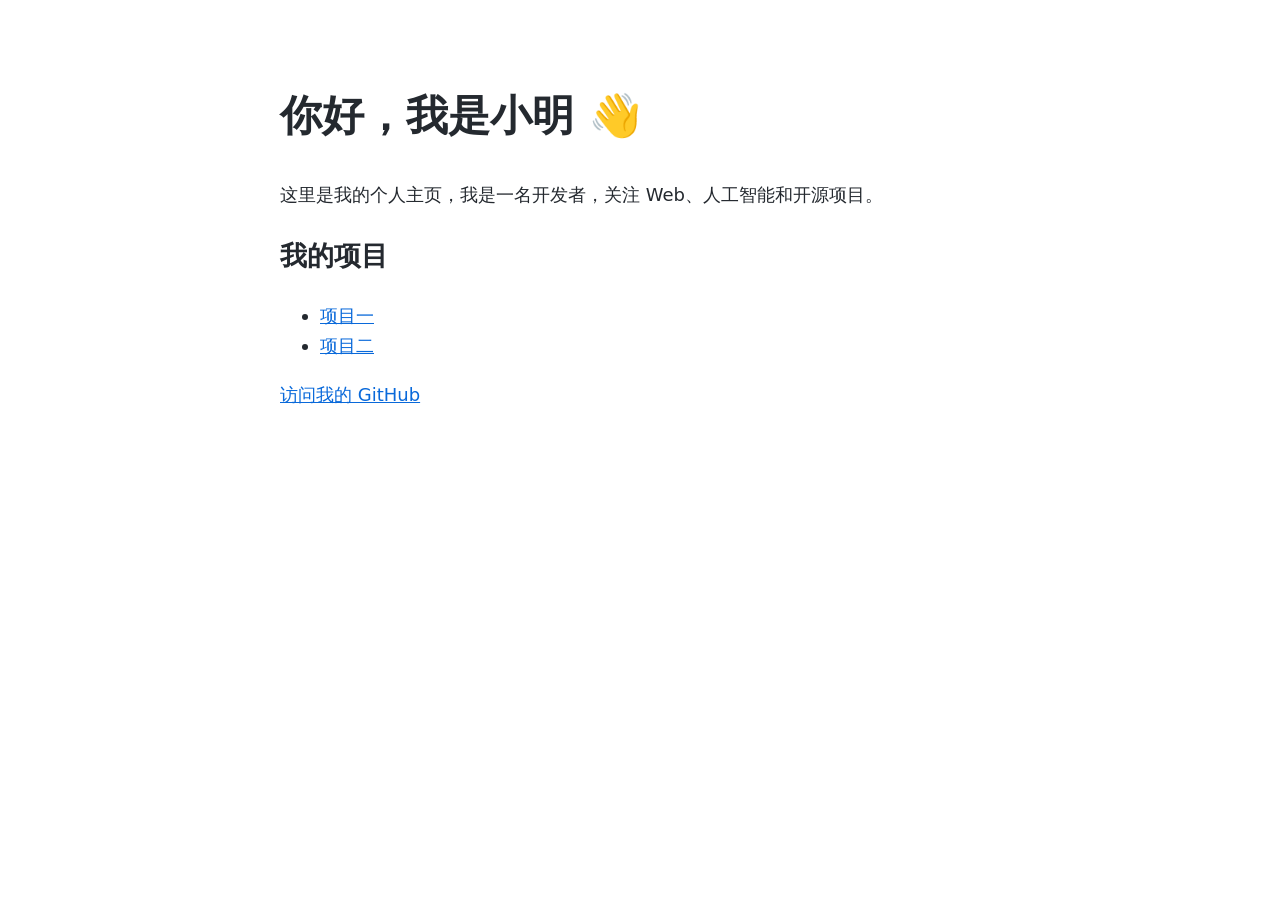
==== index.html @ 78022e91 "Add index" ====
<!doctype html>
<html lang="zh-CN">
<head>
  <meta charset="UTF-8">
  <meta name="viewport" content="width=device-width, initial-scale=1">
  <title>我的个人主页</title>

  <style>
    body {
      max-width: 720px;
      margin: 80px auto;
      padding: 0 24px;
      font: 18px/1.7 system-ui, sans-serif;
      color: #24292f;
    }

    h1 {
      font-size: 42px;
    }

    a {
      color: #0969da;
    }
  </style>
</head>

<body>
  <h1>你好，我是小明 👋</h1>

  <p>这里是我的个人主页，我是一名开发者，关注 Web、人工智能和开源项目。</p>

  <h2>我的项目</h2>
  <ul>
    <li><a href="#">项目一</a></li>
    <li><a href="#">项目二</a></li>
  </ul>

  <p>
    <a href="https://github.com/你的用户名">访问我的 GitHub</a>
  </p>
</body>
</html>
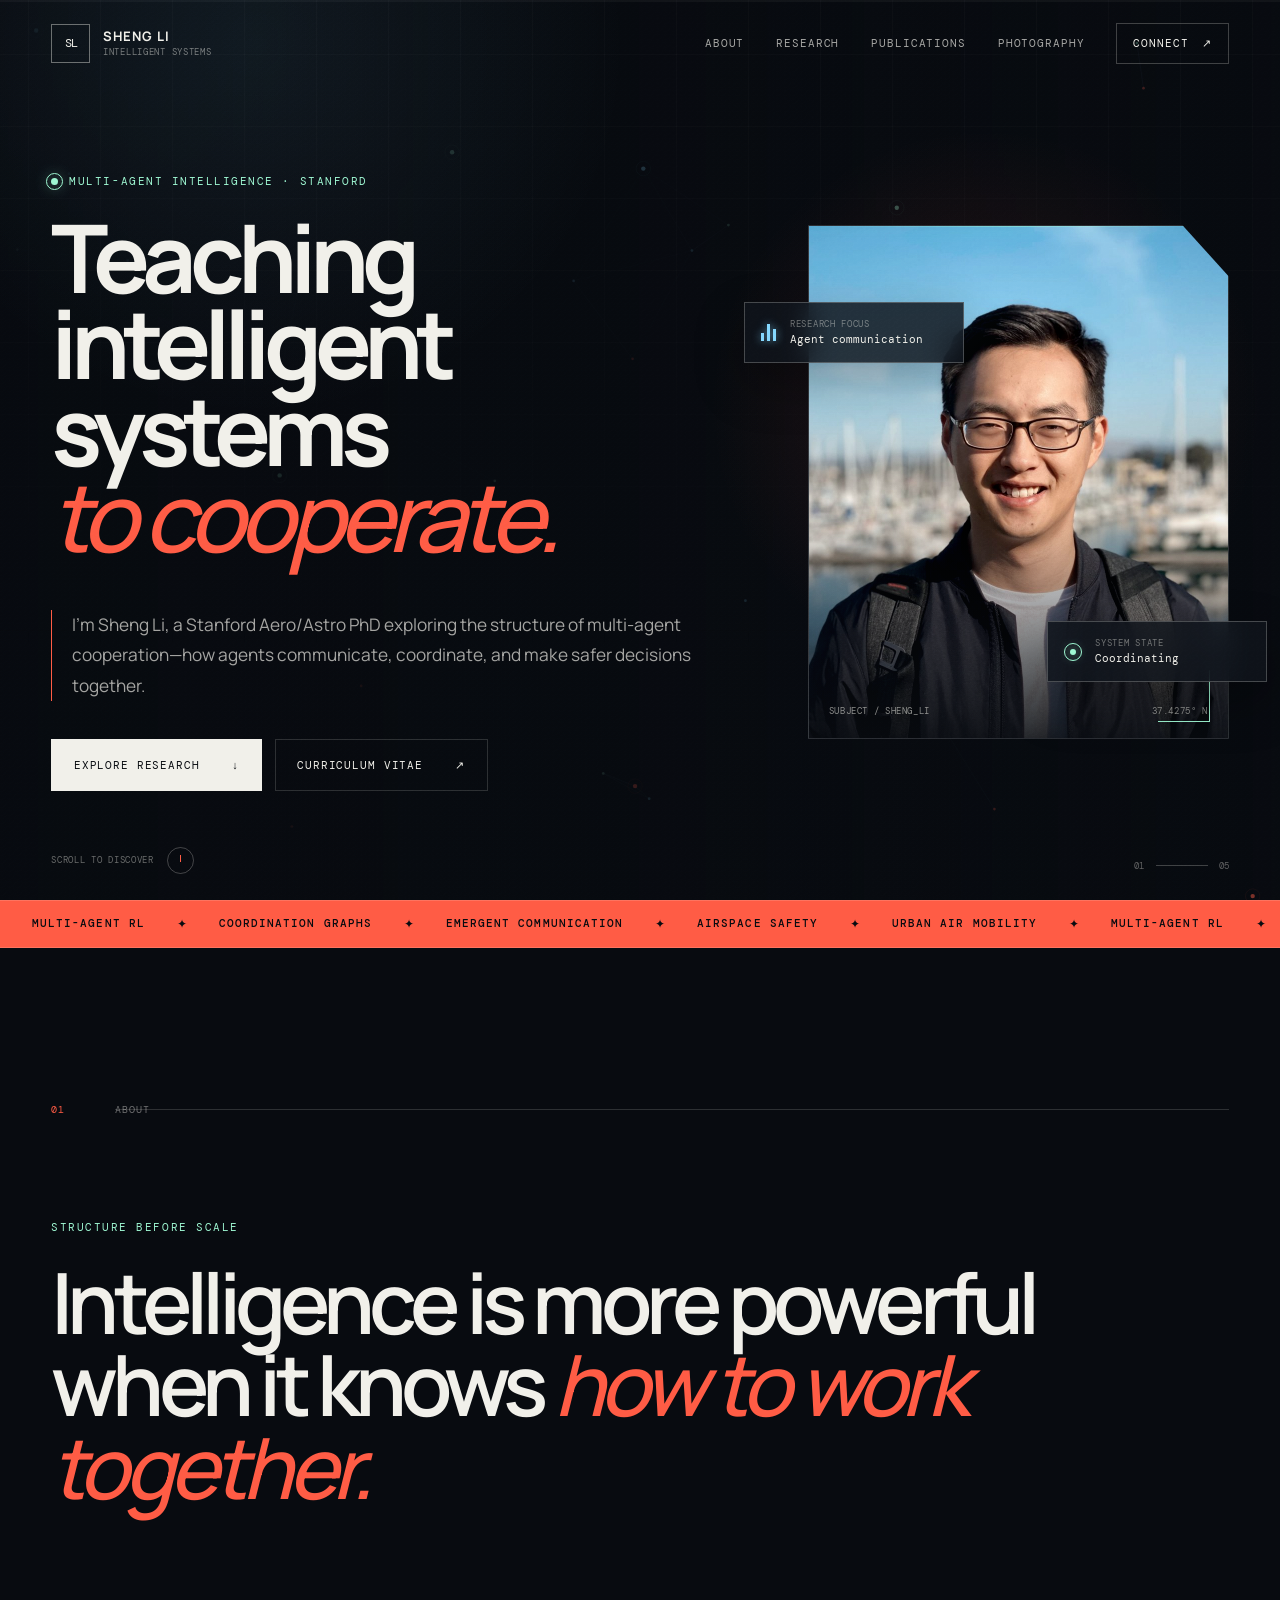
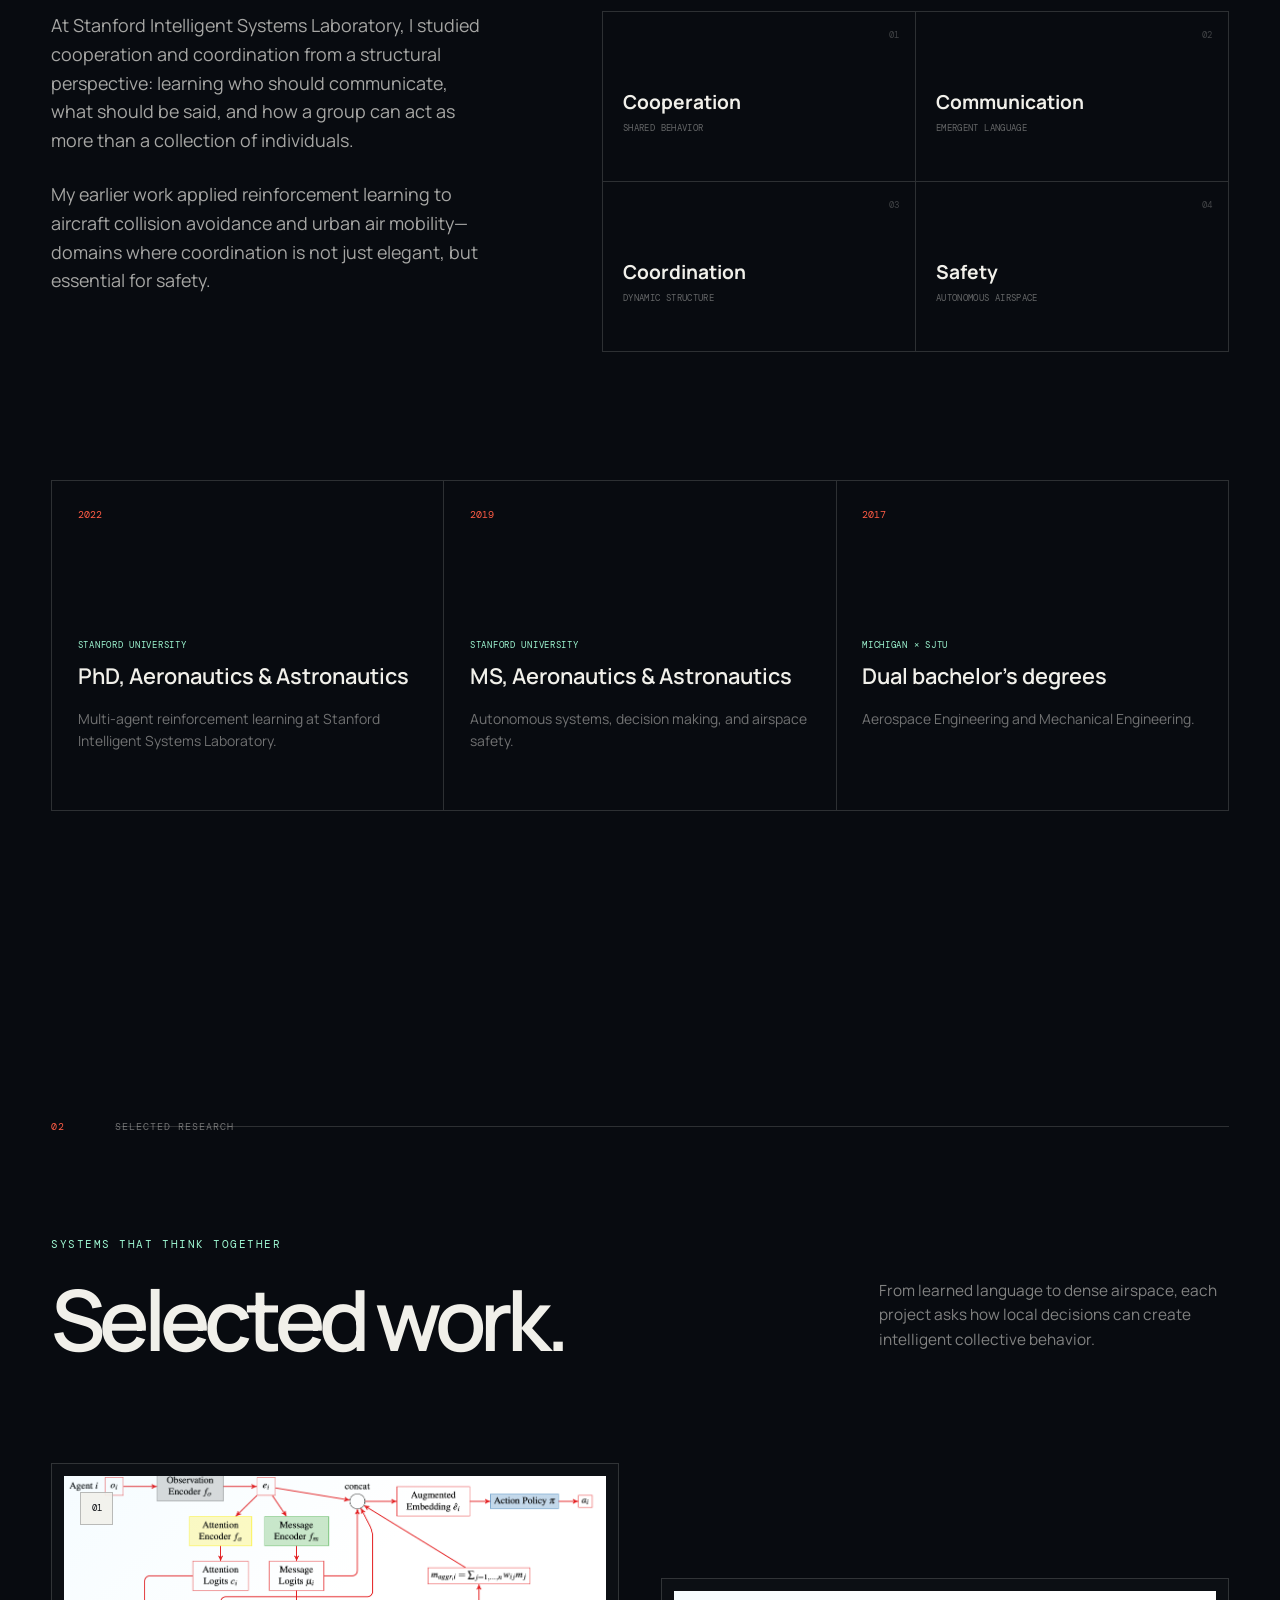
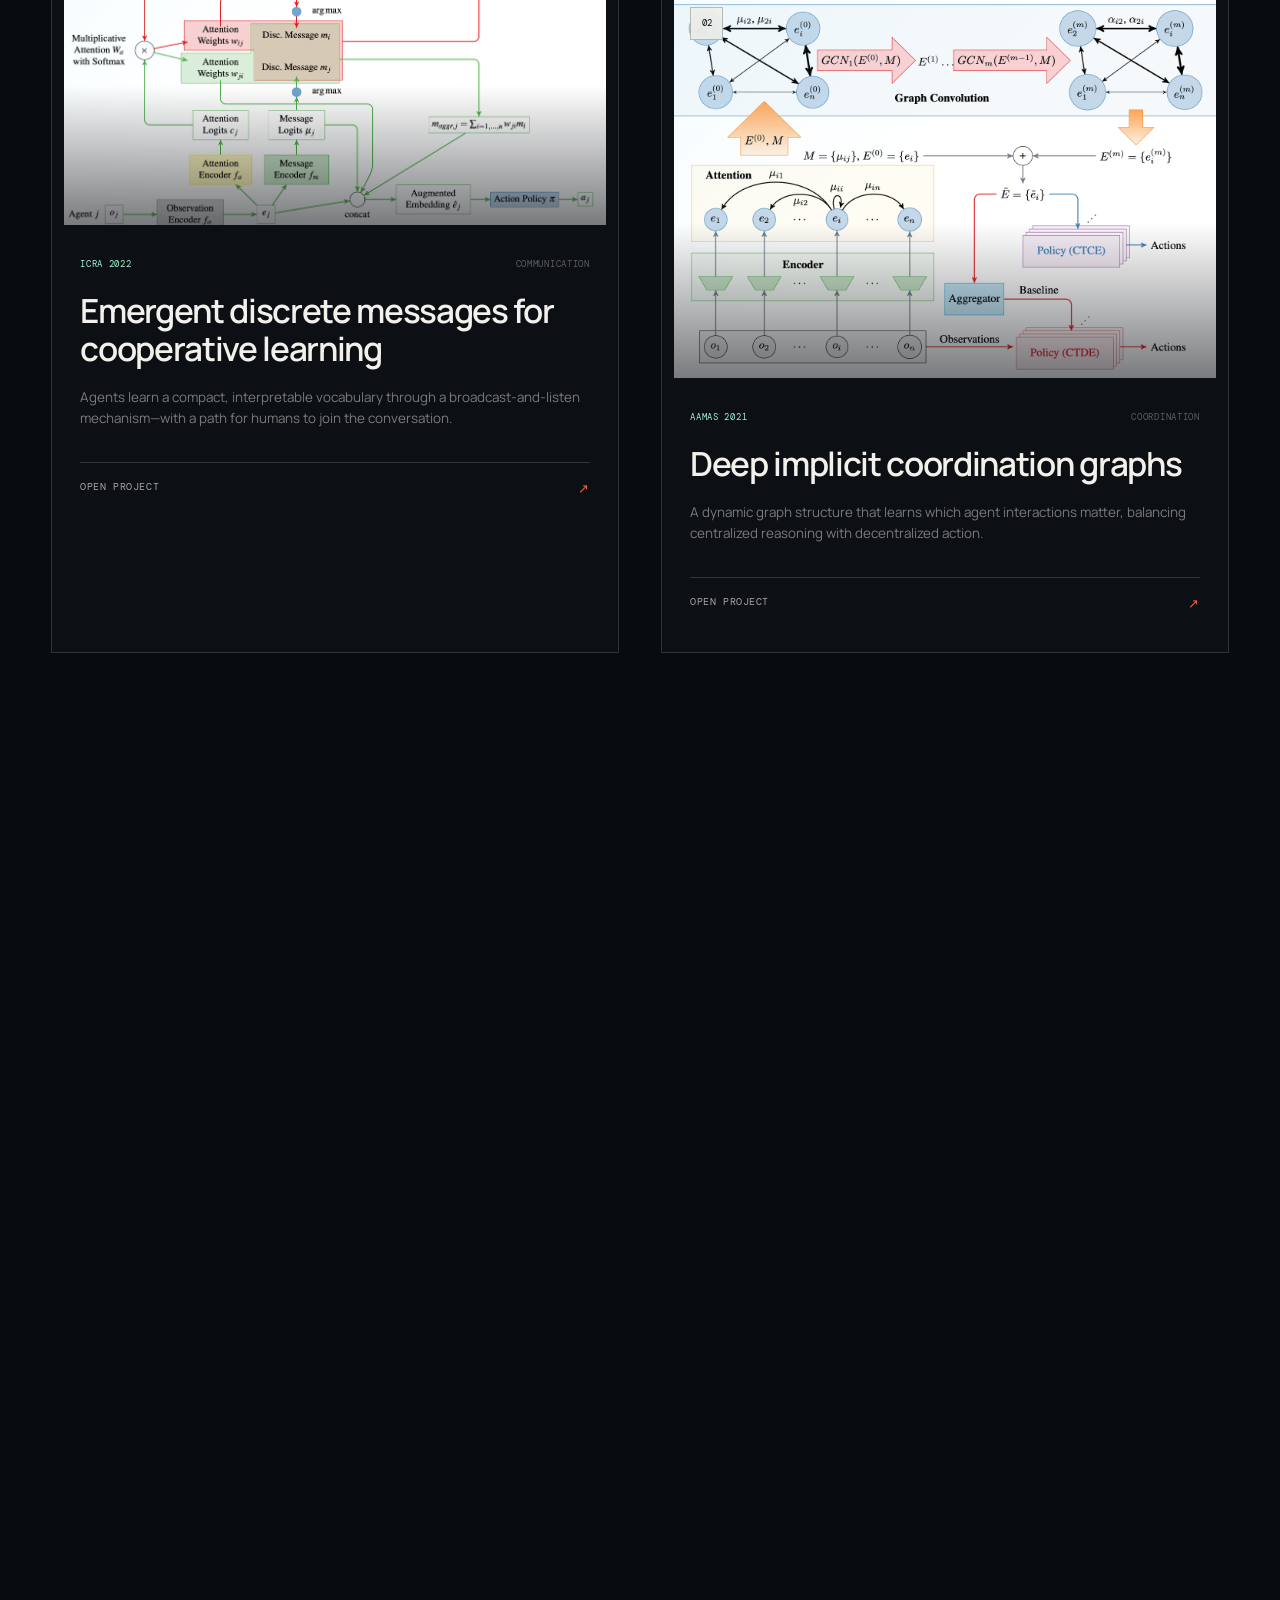
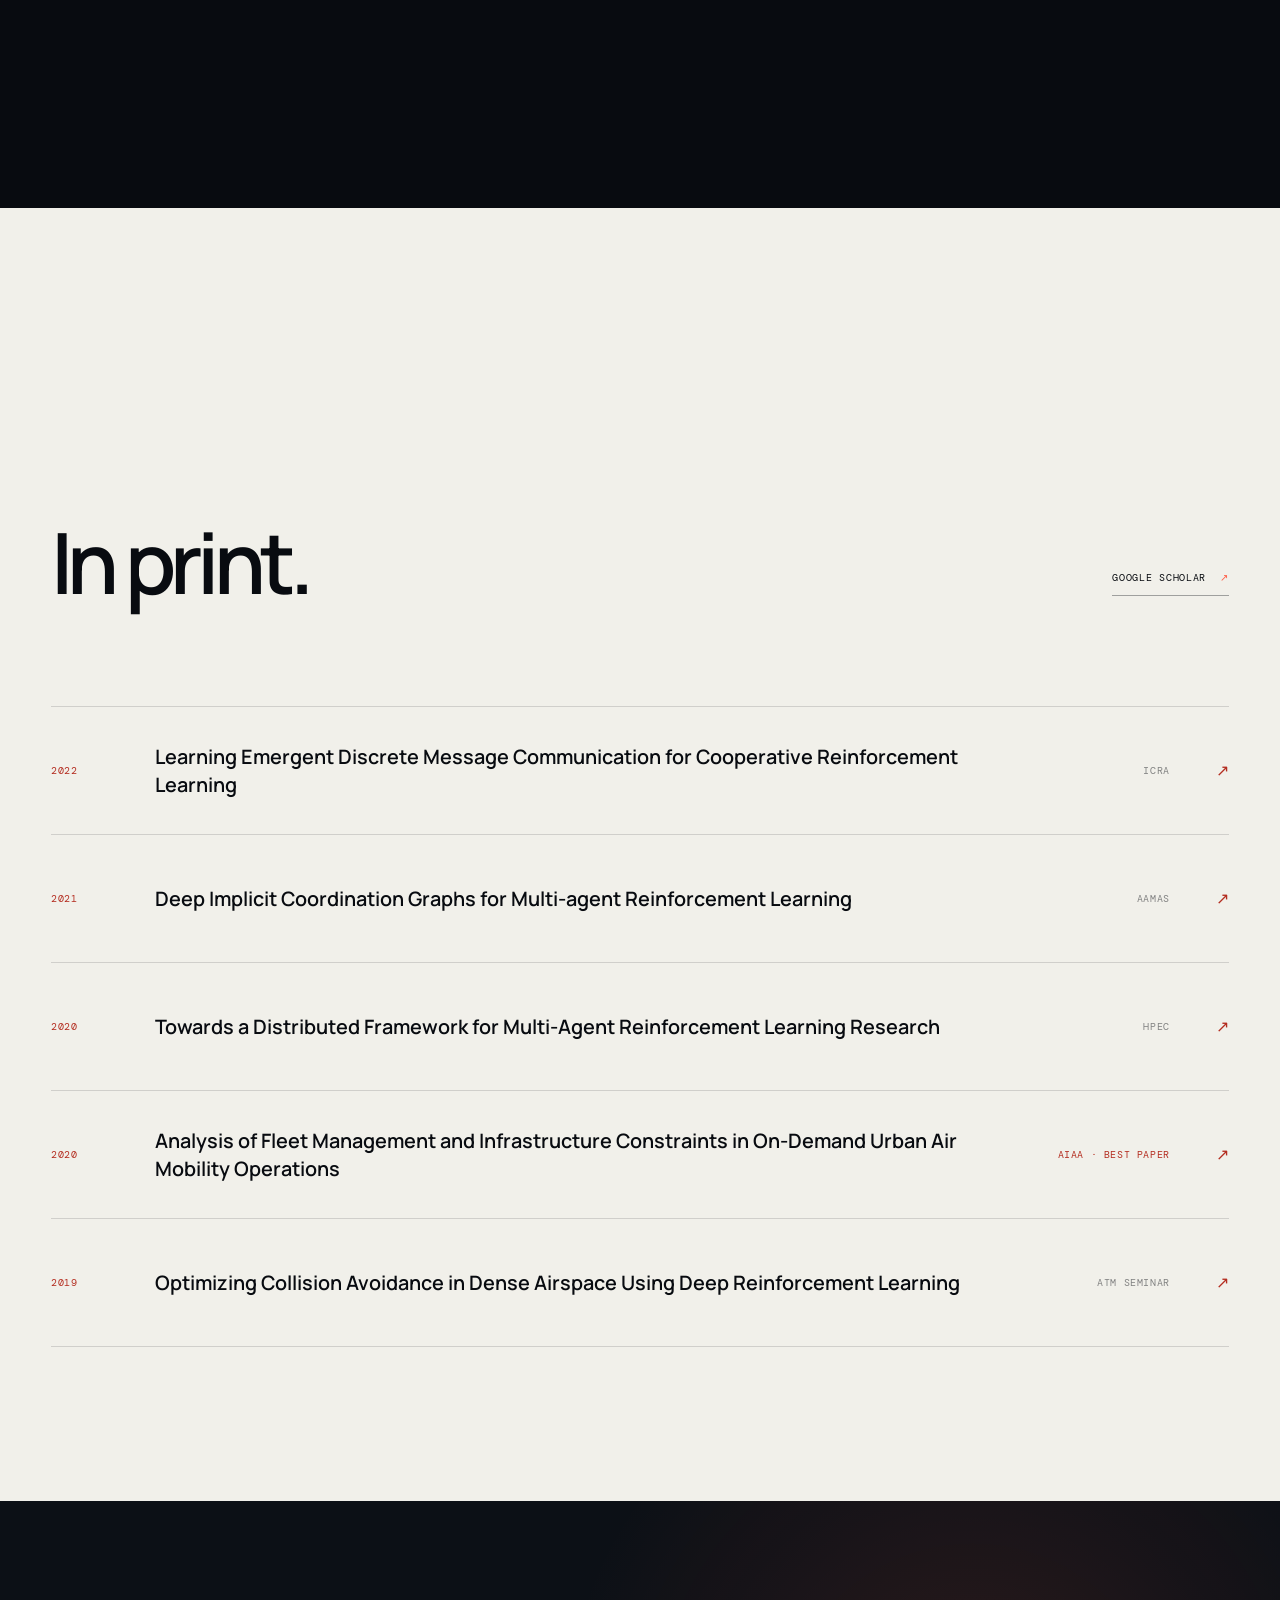
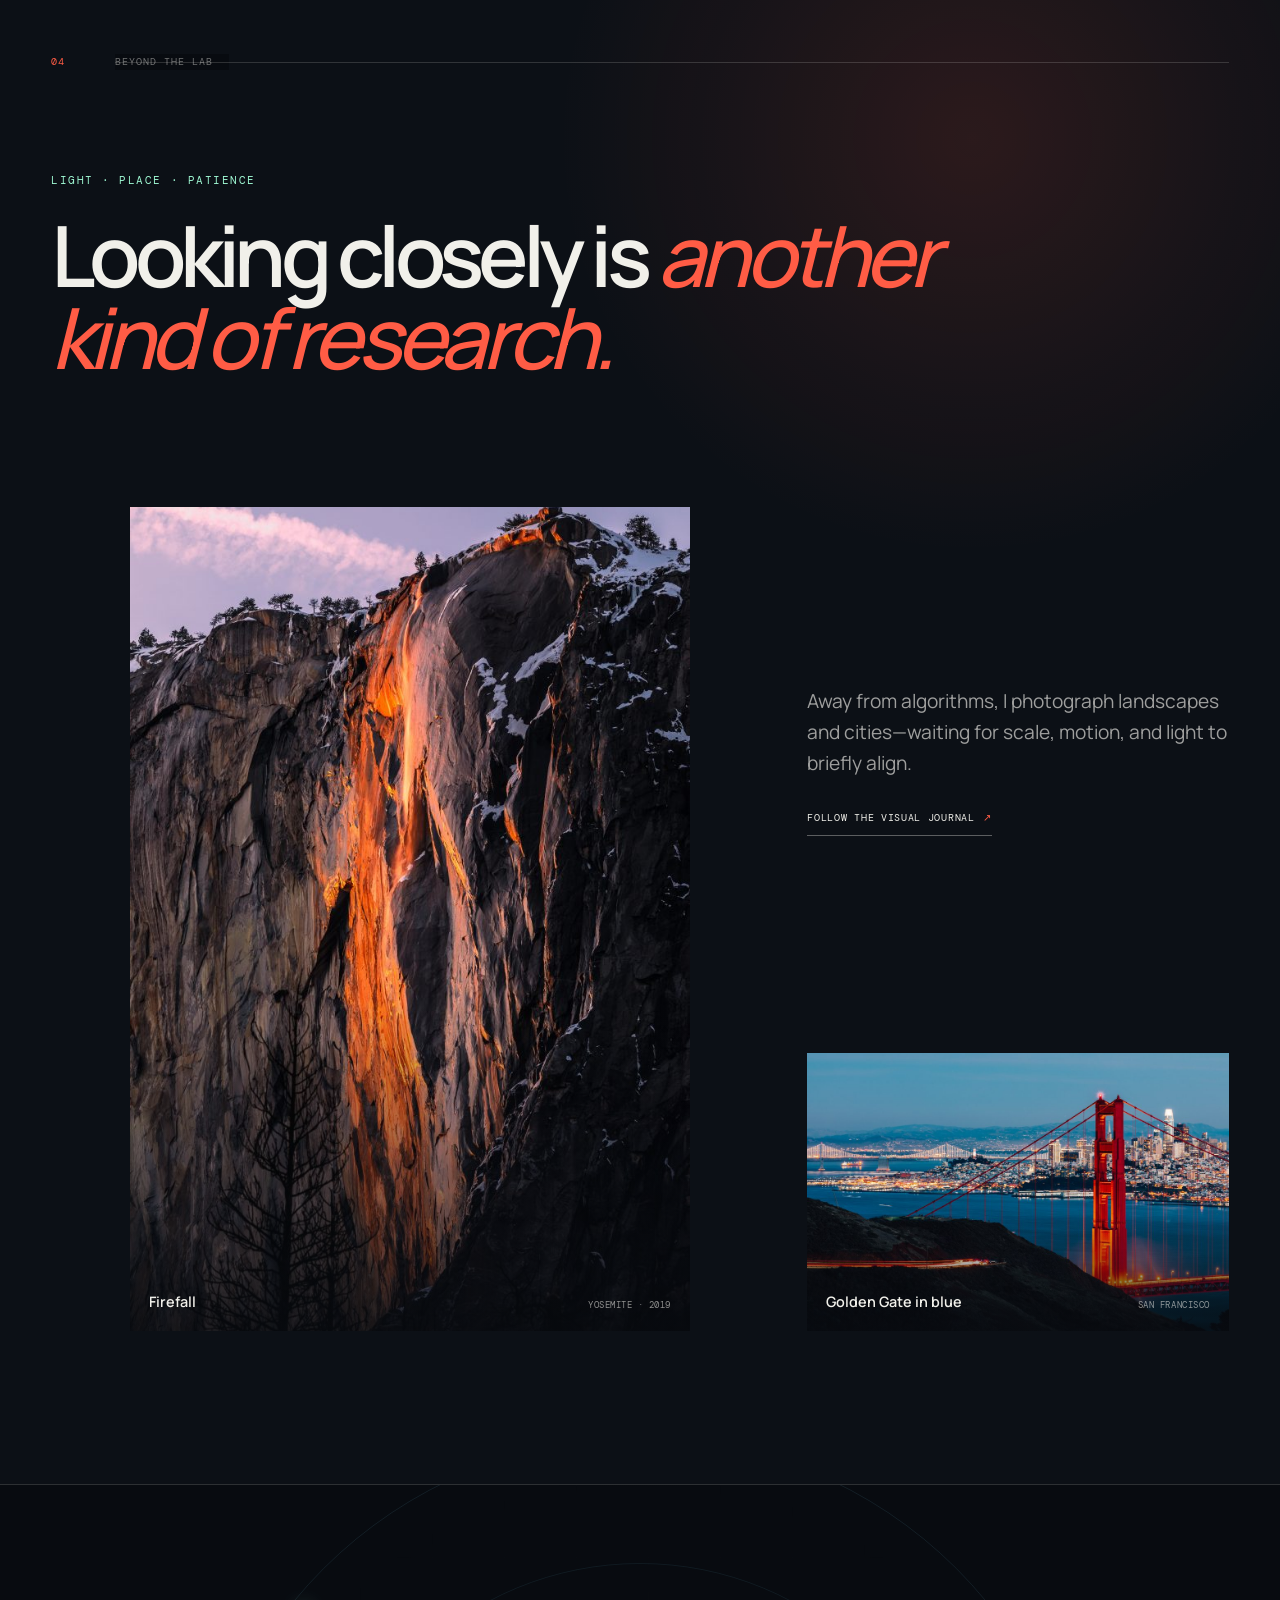
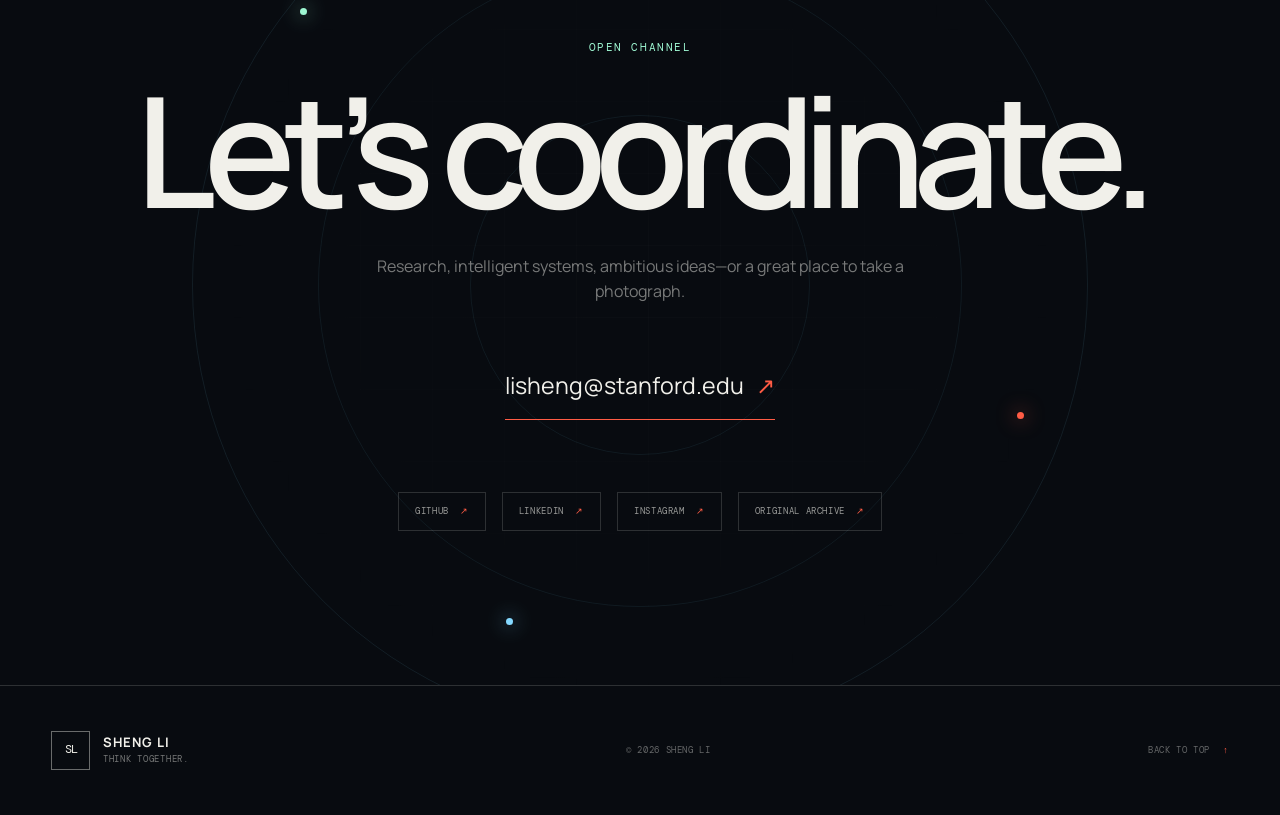
==== commit 826d7c52: "Build modern Sheng Li personal site" ====
--- a/index.html
+++ b/index.html
@@ -1,42 +1,444 @@
 <!doctype html>
-<html lang="zh-CN">
+<html lang="en">
 <head>
   <meta charset="UTF-8">
   <meta name="viewport" content="width=device-width, initial-scale=1">
-  <title>我的个人主页</title>
-
-  <style>
-    body {
-      max-width: 720px;
-      margin: 80px auto;
-      padding: 0 24px;
-      font: 18px/1.7 system-ui, sans-serif;
-      color: #24292f;
-    }
-
-    h1 {
-      font-size: 42px;
-    }
-
-    a {
-      color: #0969da;
-    }
-  </style>
+  <meta name="description" content="Sheng Li is a Stanford Aero/Astro PhD exploring multi-agent reinforcement learning, intelligent coordination, and safer autonomous systems.">
+  <meta name="author" content="Sheng Li">
+  <meta name="theme-color" content="#080b10">
+  <meta property="og:type" content="website">
+  <meta property="og:title" content="Sheng Li — Multi-Agent Intelligence">
+  <meta property="og:description" content="Researching how intelligent agents communicate, coordinate, and make safer decisions together.">
+  <meta property="og:url" content="https://gpage.sheng-li.me/">
+  <meta property="og:image" content="https://gpage.sheng-li.me/assets/images/og.png">
+  <meta property="og:image:width" content="1200">
+  <meta property="og:image:height" content="630">
+  <meta property="og:image:alt" content="Sheng Li — Teaching intelligent systems to cooperate">
+  <meta name="twitter:card" content="summary_large_image">
+  <meta name="twitter:title" content="Sheng Li — Multi-Agent Intelligence">
+  <meta name="twitter:description" content="Researching how intelligent agents communicate, coordinate, and make safer decisions together.">
+  <meta name="twitter:image" content="https://gpage.sheng-li.me/assets/images/og.png">
+  <link rel="icon" href="assets/images/favicon.png" type="image/png">
+  <link rel="preconnect" href="https://fonts.googleapis.com">
+  <link rel="preconnect" href="https://fonts.gstatic.com" crossorigin>
+  <link href="https://fonts.googleapis.com/css2?family=DM+Mono:wght@300;400;500&amp;family=Manrope:wght@400;500;600;700;800&amp;display=swap" rel="stylesheet">
+  <script>document.documentElement.classList.add("js");</script>
+  <link rel="stylesheet" href="styles.css">
+  <title>Sheng Li — Multi-Agent Intelligence</title>
 </head>
-
 <body>
-  <h1>你好，我是小明 👋</h1>
-
-  <p>这里是我的个人主页，我是一名开发者，关注 Web、人工智能和开源项目。</p>
-
-  <h2>我的项目</h2>
-  <ul>
-    <li><a href="#">项目一</a></li>
-    <li><a href="#">项目二</a></li>
-  </ul>
-
-  <p>
-    <a href="https://github.com/你的用户名">访问我的 GitHub</a>
-  </p>
+  <a class="skip-link" href="#main">Skip to content</a>
+
+  <div class="page-noise" aria-hidden="true"></div>
+  <div class="scroll-progress" aria-hidden="true"><span></span></div>
+
+  <header class="site-header" data-header>
+    <a class="brand" href="#top" aria-label="Sheng Li, home">
+      <span class="brand-mark">SL</span>
+      <span class="brand-copy">
+        <strong>Sheng Li</strong>
+        <small>Intelligent systems</small>
+      </span>
+    </a>
+
+    <button class="menu-toggle" type="button" aria-expanded="false" aria-controls="primary-nav">
+      <span></span>
+      <span></span>
+      <span class="sr-only">Toggle navigation</span>
+    </button>
+
+    <nav class="primary-nav" id="primary-nav" aria-label="Primary navigation">
+      <a href="#about">About</a>
+      <a href="#research">Research</a>
+      <a href="#publications">Publications</a>
+      <a href="#photography">Photography</a>
+      <a class="nav-contact" href="#contact">Connect <span>↗</span></a>
+    </nav>
+  </header>
+
+  <main id="main">
+    <section class="hero" id="top" aria-labelledby="hero-title">
+      <canvas id="agent-canvas" aria-hidden="true"></canvas>
+      <div class="hero-grid" aria-hidden="true"></div>
+
+      <div class="hero-copy">
+        <p class="eyebrow reveal">
+          <span class="status-dot"></span>
+          Multi-agent intelligence · Stanford
+        </p>
+        <h1 id="hero-title" class="reveal">
+          Teaching intelligent systems
+          <span class="accent-line">to cooperate.</span>
+        </h1>
+        <p class="hero-intro reveal">
+          I’m Sheng Li, a Stanford Aero/Astro PhD exploring the structure of
+          multi-agent cooperation—how agents communicate, coordinate, and make
+          safer decisions together.
+        </p>
+        <div class="hero-actions reveal">
+          <a class="button button-primary" href="#research">
+            Explore research <span aria-hidden="true">↓</span>
+          </a>
+          <a class="button button-ghost" href="https://sheng-li.me/wp-content/uploads/2021/01/CV.pdf" target="_blank" rel="noreferrer">
+            Curriculum vitae <span aria-hidden="true">↗</span>
+          </a>
+        </div>
+      </div>
+
+      <div class="hero-visual reveal">
+        <div class="portrait-frame">
+          <div class="portrait-scan" aria-hidden="true"></div>
+          <img src="assets/images/sheng-li.jpg" alt="Portrait of Sheng Li at a marina" width="918" height="1024">
+          <div class="portrait-meta" aria-hidden="true">
+            <span>SUBJECT / SHENG_LI</span>
+            <span>37.4275° N</span>
+          </div>
+        </div>
+
+        <div class="signal-card signal-card-top" aria-hidden="true">
+          <span class="signal-icon">
+            <i></i><i></i><i></i>
+          </span>
+          <span>
+            <small>Research focus</small>
+            Agent communication
+          </span>
+        </div>
+
+        <div class="signal-card signal-card-bottom" aria-hidden="true">
+          <span class="live-ring"></span>
+          <span>
+            <small>System state</small>
+            Coordinating
+          </span>
+        </div>
+      </div>
+
+      <div class="hero-index" aria-hidden="true">
+        <span>01</span>
+        <i></i>
+        <span>05</span>
+      </div>
+
+      <a class="scroll-cue" href="#about">
+        <span>Scroll to discover</span>
+        <i aria-hidden="true"></i>
+      </a>
+    </section>
+
+    <div class="ticker" aria-hidden="true">
+      <div class="ticker-track">
+        <span>Multi-agent RL</span><i>✦</i>
+        <span>Coordination graphs</span><i>✦</i>
+        <span>Emergent communication</span><i>✦</i>
+        <span>Airspace safety</span><i>✦</i>
+        <span>Urban air mobility</span><i>✦</i>
+        <span>Multi-agent RL</span><i>✦</i>
+        <span>Coordination graphs</span><i>✦</i>
+        <span>Emergent communication</span><i>✦</i>
+        <span>Airspace safety</span><i>✦</i>
+        <span>Urban air mobility</span><i>✦</i>
+      </div>
+    </div>
+
+    <section class="section about" id="about" aria-labelledby="about-title">
+      <div class="section-label reveal">
+        <span>01</span>
+        <p>About</p>
+      </div>
+
+      <div class="about-lead">
+        <p class="kicker reveal">Structure before scale</p>
+        <h2 id="about-title" class="display-heading reveal">
+          Intelligence is more powerful when it knows
+          <em>how to work together.</em>
+        </h2>
+      </div>
+
+      <div class="about-body">
+        <div class="about-statement reveal">
+          <p>
+            At Stanford Intelligent Systems Laboratory, I studied cooperation
+            and coordination from a structural perspective: learning who should
+            communicate, what should be said, and how a group can act as more
+            than a collection of individuals.
+          </p>
+          <p>
+            My earlier work applied reinforcement learning to aircraft
+            collision avoidance and urban air mobility—domains where
+            coordination is not just elegant, but essential for safety.
+          </p>
+        </div>
+
+        <div class="focus-matrix reveal" role="list" aria-label="Research focus areas">
+          <div role="listitem">
+            <span>01</span>
+            <strong>Cooperation</strong>
+            <small>Shared behavior</small>
+          </div>
+          <div role="listitem">
+            <span>02</span>
+            <strong>Communication</strong>
+            <small>Emergent language</small>
+          </div>
+          <div role="listitem">
+            <span>03</span>
+            <strong>Coordination</strong>
+            <small>Dynamic structure</small>
+          </div>
+          <div role="listitem">
+            <span>04</span>
+            <strong>Safety</strong>
+            <small>Autonomous airspace</small>
+          </div>
+        </div>
+      </div>
+
+      <div class="education-grid">
+        <article class="education-card reveal">
+          <div class="education-year">2022</div>
+          <div>
+            <p class="card-overline">Stanford University</p>
+            <h3>PhD, Aeronautics & Astronautics</h3>
+            <p>Multi-agent reinforcement learning at Stanford Intelligent Systems Laboratory.</p>
+          </div>
+        </article>
+        <article class="education-card reveal">
+          <div class="education-year">2019</div>
+          <div>
+            <p class="card-overline">Stanford University</p>
+            <h3>MS, Aeronautics & Astronautics</h3>
+            <p>Autonomous systems, decision making, and airspace safety.</p>
+          </div>
+        </article>
+        <article class="education-card reveal">
+          <div class="education-year">2017</div>
+          <div>
+            <p class="card-overline">Michigan × SJTU</p>
+            <h3>Dual bachelor’s degrees</h3>
+            <p>Aerospace Engineering and Mechanical Engineering.</p>
+          </div>
+        </article>
+      </div>
+    </section>
+
+    <section class="section research" id="research" aria-labelledby="research-title">
+      <div class="section-label reveal">
+        <span>02</span>
+        <p>Selected research</p>
+      </div>
+
+      <div class="section-heading-row">
+        <div>
+          <p class="kicker reveal">Systems that think together</p>
+          <h2 id="research-title" class="display-heading reveal">Selected work.</h2>
+        </div>
+        <p class="section-intro reveal">
+          From learned language to dense airspace, each project asks how local
+          decisions can create intelligent collective behavior.
+        </p>
+      </div>
+
+      <div class="project-grid">
+        <a class="project-card project-card-wide reveal" href="https://sheng-li.me/learning-emergent-discrete-message-communication-for-cooperative-reinforcement-learning/" target="_blank" rel="noreferrer">
+          <div class="project-image">
+            <img src="assets/images/project-communication.png" alt="Architecture diagram for discrete message communication between agents" width="2222" height="1526" loading="lazy">
+            <span class="project-number">01</span>
+          </div>
+          <div class="project-copy">
+            <div class="project-meta">
+              <span>ICRA 2022</span>
+              <span>Communication</span>
+            </div>
+            <h3>Emergent discrete messages for cooperative learning</h3>
+            <p>Agents learn a compact, interpretable vocabulary through a broadcast-and-listen mechanism—with a path for humans to join the conversation.</p>
+            <span class="project-link">Open project <i>↗</i></span>
+          </div>
+        </a>
+
+        <a class="project-card reveal" href="https://sheng-li.me/deep-implicit-coordination-graphs-for-multi-agent-reinforcement-learning/" target="_blank" rel="noreferrer">
+          <div class="project-image">
+            <img src="assets/images/project-dicg.png" alt="Deep implicit coordination graph research visualization" width="1646" height="1008" loading="lazy">
+            <span class="project-number">02</span>
+          </div>
+          <div class="project-copy">
+            <div class="project-meta">
+              <span>AAMAS 2021</span>
+              <span>Coordination</span>
+            </div>
+            <h3>Deep implicit coordination graphs</h3>
+            <p>A dynamic graph structure that learns which agent interactions matter, balancing centralized reasoning with decentralized action.</p>
+            <span class="project-link">Open project <i>↗</i></span>
+          </div>
+        </a>
+
+        <a class="project-card reveal" href="https://sheng-li.me/analysis-of-fleet-management-and-infrastructure-constraints-in-on-demand-urban-air-mobility-operations/" target="_blank" rel="noreferrer">
+          <div class="project-image">
+            <img src="assets/images/project-uam.png" alt="Urban air mobility network over the San Francisco Bay Area" width="1732" height="878" loading="lazy">
+            <span class="project-number">03</span>
+            <span class="award-badge">Best paper</span>
+          </div>
+          <div class="project-copy">
+            <div class="project-meta">
+              <span>AIAA 2020</span>
+              <span>Urban air mobility</span>
+            </div>
+            <h3>Fleet management at city scale</h3>
+            <p>Simulation-driven analysis of fleet, infrastructure, and traffic policies for scalable on-demand urban air mobility.</p>
+            <span class="project-link">Open project <i>↗</i></span>
+          </div>
+        </a>
+
+        <a class="project-card project-card-wide reveal" href="https://sheng-li.me/project-1/" target="_blank" rel="noreferrer">
+          <div class="project-image">
+            <img src="assets/images/project-collision.png" alt="Dense airspace aircraft simulation for collision avoidance" width="1122" height="566" loading="lazy">
+            <span class="project-number">04</span>
+          </div>
+          <div class="project-copy">
+            <div class="project-meta">
+              <span>ATM 2019</span>
+              <span>Airspace safety</span>
+            </div>
+            <h3>Collision avoidance in dense airspace</h3>
+            <p>Deep reinforcement learning corrections help traditional avoidance systems maintain safety while operating more efficiently at high traffic density.</p>
+            <span class="project-link">Open project <i>↗</i></span>
+          </div>
+        </a>
+      </div>
+
+      <div class="research-cta reveal">
+        <p>More experiments in autonomous driving, uncertainty, perception, and distributed learning.</p>
+        <a href="https://sheng-li.me/projects/" target="_blank" rel="noreferrer">View the complete project archive <span>↗</span></a>
+      </div>
+    </section>
+
+    <section class="section publications" id="publications" aria-labelledby="publications-title">
+      <div class="section-label reveal">
+        <span>03</span>
+        <p>Publications</p>
+      </div>
+
+      <div class="section-heading-row publications-heading">
+        <div>
+          <p class="kicker reveal">Peer-reviewed ideas</p>
+          <h2 id="publications-title" class="display-heading reveal">In print.</h2>
+        </div>
+        <a class="text-link reveal" href="https://scholar.google.com/citations?user=JEUNaXEAAAAJ&hl=en" target="_blank" rel="noreferrer">
+          Google Scholar <span>↗</span>
+        </a>
+      </div>
+
+      <div class="publication-list">
+        <a class="publication-row reveal" href="https://arxiv.org/pdf/2102.12550.pdf" target="_blank" rel="noreferrer">
+          <span class="publication-year">2022</span>
+          <span class="publication-title">Learning Emergent Discrete Message Communication for Cooperative Reinforcement Learning</span>
+          <span class="publication-venue">ICRA</span>
+          <span class="publication-arrow">↗</span>
+        </a>
+        <a class="publication-row reveal" href="https://arxiv.org/pdf/2006.11438.pdf" target="_blank" rel="noreferrer">
+          <span class="publication-year">2021</span>
+          <span class="publication-title">Deep Implicit Coordination Graphs for Multi-agent Reinforcement Learning</span>
+          <span class="publication-venue">AAMAS</span>
+          <span class="publication-arrow">↗</span>
+        </a>
+        <a class="publication-row reveal" href="https://ieeexplore.ieee.org/document/9286212" target="_blank" rel="noreferrer">
+          <span class="publication-year">2020</span>
+          <span class="publication-title">Towards a Distributed Framework for Multi-Agent Reinforcement Learning Research</span>
+          <span class="publication-venue">HPEC</span>
+          <span class="publication-arrow">↗</span>
+        </a>
+        <a class="publication-row reveal" href="https://arc.aiaa.org/doi/10.2514/6.2020-2907" target="_blank" rel="noreferrer">
+          <span class="publication-year">2020</span>
+          <span class="publication-title">Analysis of Fleet Management and Infrastructure Constraints in On-Demand Urban Air Mobility Operations</span>
+          <span class="publication-venue publication-venue-award">AIAA · Best paper</span>
+          <span class="publication-arrow">↗</span>
+        </a>
+        <a class="publication-row reveal" href="http://www.atmseminar.org/seminarContent/seminar13/papers/ATM_Seminar_2019_paper_65.pdf" target="_blank" rel="noreferrer">
+          <span class="publication-year">2019</span>
+          <span class="publication-title">Optimizing Collision Avoidance in Dense Airspace Using Deep Reinforcement Learning</span>
+          <span class="publication-venue">ATM Seminar</span>
+          <span class="publication-arrow">↗</span>
+        </a>
+      </div>
+    </section>
+
+    <section class="section photography" id="photography" aria-labelledby="photography-title">
+      <div class="section-label section-label-light reveal">
+        <span>04</span>
+        <p>Beyond the lab</p>
+      </div>
+
+      <div class="photo-heading">
+        <p class="kicker reveal">Light · place · patience</p>
+        <h2 id="photography-title" class="display-heading reveal">
+          Looking closely is
+          <em>another kind of research.</em>
+        </h2>
+      </div>
+
+      <div class="photo-composition">
+        <figure class="photo photo-tall reveal">
+          <img src="assets/images/photo-yosemite.jpg" alt="Yosemite Firefall glowing orange against a snowy cliff, photographed by Sheng Li" width="683" height="1024" loading="lazy">
+          <figcaption>
+            <span>Firefall</span>
+            <small>Yosemite · 2019</small>
+          </figcaption>
+        </figure>
+
+        <div class="photo-copy reveal">
+          <p>
+            Away from algorithms, I photograph landscapes and cities—waiting
+            for scale, motion, and light to briefly align.
+          </p>
+          <a href="https://www.instagram.com/parachutel_/" target="_blank" rel="noreferrer">
+            Follow the visual journal <span>↗</span>
+          </a>
+        </div>
+
+        <figure class="photo photo-wide reveal">
+          <img src="assets/images/photo-san-francisco.jpg" alt="Golden Gate Bridge and San Francisco at blue hour, photographed by Sheng Li" width="1024" height="683" loading="lazy">
+          <figcaption>
+            <span>Golden Gate in blue</span>
+            <small>San Francisco</small>
+          </figcaption>
+        </figure>
+      </div>
+    </section>
+
+    <section class="contact" id="contact" aria-labelledby="contact-title">
+      <div class="contact-orbit" aria-hidden="true">
+        <span></span><span></span><span></span>
+      </div>
+      <p class="kicker reveal">Open channel</p>
+      <h2 id="contact-title" class="reveal">Let’s coordinate.</h2>
+      <p class="contact-intro reveal">
+        Research, intelligent systems, ambitious ideas—or a great place to take a photograph.
+      </p>
+      <a class="contact-email reveal" href="mailto:lisheng@stanford.edu">
+        lisheng@stanford.edu <span>↗</span>
+      </a>
+
+      <nav class="contact-links reveal" aria-label="Social links">
+        <a href="https://github.com/parachutel" target="_blank" rel="noreferrer">GitHub <span>↗</span></a>
+        <a href="https://www.linkedin.com/in/sheng-li-b644b697/" target="_blank" rel="noreferrer">LinkedIn <span>↗</span></a>
+        <a href="https://www.instagram.com/parachutel_/" target="_blank" rel="noreferrer">Instagram <span>↗</span></a>
+        <a href="https://sheng-li.me/" target="_blank" rel="noreferrer">Original archive <span>↗</span></a>
+      </nav>
+    </section>
+  </main>
+
+  <footer class="site-footer">
+    <a class="brand footer-brand" href="#top" aria-label="Back to top">
+      <span class="brand-mark">SL</span>
+      <span class="brand-copy">
+        <strong>Sheng Li</strong>
+        <small>Think together.</small>
+      </span>
+    </a>
+    <p>© <span data-year>2026</span> Sheng Li</p>
+    <a class="back-to-top" href="#top">Back to top <span>↑</span></a>
+  </footer>
+
+  <script src="script.js"></script>
 </body>
 </html>
--- a/styles.css
+++ b/styles.css
@@ -0,0 +1,1949 @@
+:root {
+  --ink: #080b10;
+  --ink-soft: #10151c;
+  --paper: #f1f0ea;
+  --paper-dim: #c5c4bd;
+  --line: rgba(241, 240, 234, 0.16);
+  --line-dark: rgba(8, 11, 16, 0.14);
+  --accent: #ff5c45;
+  --accent-bright: #ff755f;
+  --signal: #9ef7d2;
+  --blue: #85d9ff;
+  --mono: "DM Mono", "SFMono-Regular", Consolas, monospace;
+  --sans: "Manrope", "Helvetica Neue", Arial, sans-serif;
+  --page-pad: clamp(1.25rem, 4vw, 4.5rem);
+  --section-pad: clamp(6rem, 12vw, 11rem);
+  --max-width: 1480px;
+  color-scheme: dark;
+}
+
+*,
+*::before,
+*::after {
+  box-sizing: border-box;
+}
+
+html {
+  scroll-behavior: smooth;
+  scrollbar-color: var(--accent) var(--ink);
+}
+
+body {
+  margin: 0;
+  overflow-x: hidden;
+  background: var(--ink);
+  color: var(--paper);
+  font-family: var(--sans);
+  font-size: 16px;
+  line-height: 1.6;
+  -webkit-font-smoothing: antialiased;
+  text-rendering: optimizeLegibility;
+}
+
+body.menu-open {
+  overflow: hidden;
+}
+
+body::before {
+  position: fixed;
+  z-index: -1;
+  top: calc(var(--mouse-y, 30) * 1px - 280px);
+  left: calc(var(--mouse-x, 80) * 1px - 280px);
+  width: 560px;
+  height: 560px;
+  border-radius: 50%;
+  background: radial-gradient(circle, rgba(133, 217, 255, 0.07), transparent 68%);
+  content: "";
+  pointer-events: none;
+}
+
+::selection {
+  background: var(--accent);
+  color: var(--ink);
+}
+
+img {
+  display: block;
+  max-width: 100%;
+}
+
+a {
+  color: inherit;
+  text-decoration: none;
+}
+
+button,
+a {
+  -webkit-tap-highlight-color: transparent;
+}
+
+button:focus-visible,
+a:focus-visible {
+  outline: 2px solid var(--signal);
+  outline-offset: 5px;
+}
+
+.sr-only {
+  position: absolute;
+  width: 1px;
+  height: 1px;
+  padding: 0;
+  margin: -1px;
+  overflow: hidden;
+  clip: rect(0, 0, 0, 0);
+  white-space: nowrap;
+  border: 0;
+}
+
+.skip-link {
+  position: fixed;
+  z-index: 1000;
+  top: 1rem;
+  left: 1rem;
+  padding: 0.7rem 1rem;
+  transform: translateY(-160%);
+  background: var(--signal);
+  color: var(--ink);
+  font-family: var(--mono);
+  font-size: 0.75rem;
+  transition: transform 180ms ease;
+}
+
+.skip-link:focus {
+  transform: translateY(0);
+}
+
+.page-noise {
+  position: fixed;
+  z-index: 100;
+  inset: 0;
+  opacity: 0.035;
+  background-image:
+    repeating-radial-gradient(circle at 17% 32%, transparent 0, #fff 1px, transparent 1.4px, transparent 4px),
+    repeating-radial-gradient(circle at 78% 63%, transparent 0, #fff 1px, transparent 1.3px, transparent 5px);
+  background-size: 8px 8px, 11px 11px;
+  mix-blend-mode: soft-light;
+  pointer-events: none;
+}
+
+.scroll-progress {
+  position: fixed;
+  z-index: 120;
+  top: 0;
+  left: 0;
+  width: 100%;
+  height: 2px;
+  background: rgba(255, 255, 255, 0.04);
+}
+
+.scroll-progress span {
+  display: block;
+  width: 100%;
+  height: 100%;
+  transform: scaleX(0);
+  transform-origin: left;
+  background: linear-gradient(90deg, var(--accent), var(--signal));
+}
+
+.site-header {
+  position: fixed;
+  z-index: 110;
+  top: 0;
+  left: 0;
+  display: flex;
+  width: 100%;
+  height: 88px;
+  padding: 0 var(--page-pad);
+  align-items: center;
+  justify-content: space-between;
+  border-bottom: 1px solid transparent;
+  transition:
+    height 280ms ease,
+    background-color 280ms ease,
+    border-color 280ms ease,
+    backdrop-filter 280ms ease;
+}
+
+.site-header.scrolled {
+  height: 70px;
+  border-color: var(--line);
+  background: rgba(8, 11, 16, 0.78);
+  backdrop-filter: blur(18px);
+}
+
+.brand {
+  display: inline-flex;
+  align-items: center;
+  gap: 0.8rem;
+}
+
+.brand-mark {
+  display: grid;
+  width: 39px;
+  height: 39px;
+  place-items: center;
+  border: 1px solid rgba(241, 240, 234, 0.42);
+  color: var(--paper);
+  font-family: var(--mono);
+  font-size: 0.76rem;
+  letter-spacing: -0.08em;
+  transition: background-color 200ms ease, color 200ms ease, border-color 200ms ease;
+}
+
+.brand:hover .brand-mark {
+  border-color: var(--accent);
+  background: var(--accent);
+  color: var(--ink);
+}
+
+.brand-copy {
+  display: grid;
+  line-height: 1.1;
+}
+
+.brand-copy strong {
+  font-size: 0.82rem;
+  font-weight: 700;
+  letter-spacing: 0.08em;
+  text-transform: uppercase;
+}
+
+.brand-copy small {
+  margin-top: 0.32rem;
+  color: rgba(241, 240, 234, 0.47);
+  font-family: var(--mono);
+  font-size: 0.56rem;
+  letter-spacing: 0.08em;
+  text-transform: uppercase;
+}
+
+.primary-nav {
+  display: flex;
+  align-items: center;
+  gap: clamp(1rem, 2.5vw, 2.8rem);
+}
+
+.primary-nav a {
+  position: relative;
+  color: rgba(241, 240, 234, 0.68);
+  font-family: var(--mono);
+  font-size: 0.68rem;
+  letter-spacing: 0.08em;
+  text-transform: uppercase;
+  transition: color 180ms ease;
+}
+
+.primary-nav a::after {
+  position: absolute;
+  right: 0;
+  bottom: -0.48rem;
+  left: 0;
+  height: 1px;
+  transform: scaleX(0);
+  transform-origin: right;
+  background: var(--accent);
+  content: "";
+  transition: transform 220ms ease;
+}
+
+.primary-nav a:hover,
+.primary-nav a.active {
+  color: var(--paper);
+}
+
+.primary-nav a:hover::after,
+.primary-nav a.active::after {
+  transform: scaleX(1);
+  transform-origin: left;
+}
+
+.primary-nav .nav-contact {
+  padding: 0.7rem 1rem;
+  border: 1px solid rgba(241, 240, 234, 0.24);
+  color: var(--paper);
+}
+
+.primary-nav .nav-contact::after {
+  display: none;
+}
+
+.primary-nav .nav-contact:hover {
+  border-color: var(--accent);
+  background: var(--accent);
+  color: var(--ink);
+}
+
+.primary-nav .nav-contact span {
+  margin-left: 0.35rem;
+}
+
+.menu-toggle {
+  display: none;
+}
+
+.hero {
+  position: relative;
+  display: grid;
+  min-height: 100svh;
+  padding: clamp(9rem, 15vh, 11rem) var(--page-pad) 5rem;
+  grid-template-columns: minmax(0, 1.14fr) minmax(300px, 0.72fr);
+  align-items: center;
+  gap: clamp(3rem, 7vw, 8rem);
+  isolation: isolate;
+  overflow: hidden;
+}
+
+#agent-canvas {
+  position: absolute;
+  z-index: -3;
+  inset: 0;
+  width: 100%;
+  height: 100%;
+}
+
+.hero::before {
+  position: absolute;
+  z-index: -2;
+  inset: 0;
+  background:
+    radial-gradient(circle at 77% 45%, rgba(255, 92, 69, 0.13), transparent 25%),
+    radial-gradient(circle at 20% 5%, rgba(133, 217, 255, 0.07), transparent 28%),
+    linear-gradient(90deg, rgba(8, 11, 16, 0.92) 0%, rgba(8, 11, 16, 0.74) 54%, rgba(8, 11, 16, 0.36) 100%);
+  content: "";
+}
+
+.hero-grid {
+  position: absolute;
+  z-index: -1;
+  inset: 0;
+  opacity: 0.18;
+  background-image:
+    linear-gradient(rgba(241, 240, 234, 0.14) 1px, transparent 1px),
+    linear-gradient(90deg, rgba(241, 240, 234, 0.14) 1px, transparent 1px);
+  background-position: center;
+  background-size: 72px 72px;
+  mask-image: linear-gradient(to bottom, black, transparent 84%);
+}
+
+.hero-copy {
+  position: relative;
+  z-index: 3;
+  max-width: 900px;
+}
+
+.eyebrow,
+.kicker {
+  margin: 0 0 1.5rem;
+  color: var(--signal);
+  font-family: var(--mono);
+  font-size: 0.68rem;
+  font-weight: 400;
+  letter-spacing: 0.14em;
+  text-transform: uppercase;
+}
+
+.eyebrow {
+  display: flex;
+  align-items: center;
+  gap: 0.7rem;
+}
+
+.status-dot {
+  position: relative;
+  display: inline-block;
+  width: 7px;
+  height: 7px;
+  border-radius: 50%;
+  background: var(--signal);
+  box-shadow: 0 0 16px var(--signal);
+}
+
+.status-dot::after {
+  position: absolute;
+  inset: -5px;
+  border: 1px solid var(--signal);
+  border-radius: 50%;
+  content: "";
+  animation: status-pulse 2s ease-out infinite;
+}
+
+.hero h1 {
+  max-width: 1050px;
+  margin: 0;
+  font-size: clamp(3.4rem, 7.4vw, 8.8rem);
+  font-weight: 700;
+  letter-spacing: -0.074em;
+  line-height: 0.91;
+}
+
+.accent-line {
+  display: block;
+  color: var(--accent);
+  font-style: italic;
+  font-weight: 500;
+}
+
+.hero-intro {
+  max-width: 690px;
+  margin: clamp(2rem, 4vw, 3.25rem) 0 0;
+  padding-left: 1.25rem;
+  border-left: 1px solid var(--accent);
+  color: rgba(241, 240, 234, 0.67);
+  font-size: clamp(1rem, 1.35vw, 1.24rem);
+  line-height: 1.75;
+}
+
+.hero-actions {
+  display: flex;
+  margin-top: 2.4rem;
+  flex-wrap: wrap;
+  gap: 0.8rem;
+}
+
+.button {
+  display: inline-flex;
+  min-height: 52px;
+  padding: 0 1.35rem;
+  align-items: center;
+  justify-content: space-between;
+  gap: 2rem;
+  border: 1px solid transparent;
+  font-family: var(--mono);
+  font-size: 0.68rem;
+  letter-spacing: 0.08em;
+  text-transform: uppercase;
+  transition:
+    transform 200ms ease,
+    background-color 200ms ease,
+    color 200ms ease,
+    border-color 200ms ease;
+}
+
+.button:hover {
+  transform: translateY(-3px);
+}
+
+.button-primary {
+  min-width: 205px;
+  background: var(--paper);
+  color: var(--ink);
+}
+
+.button-primary:hover {
+  background: var(--accent);
+}
+
+.button-ghost {
+  min-width: 205px;
+  border-color: var(--line);
+  color: var(--paper);
+}
+
+.button-ghost:hover {
+  border-color: var(--paper);
+  background: var(--paper);
+  color: var(--ink);
+}
+
+.hero-visual {
+  position: relative;
+  z-index: 2;
+  width: min(100%, 520px);
+  justify-self: end;
+}
+
+.portrait-frame {
+  position: relative;
+  aspect-ratio: 0.82;
+  overflow: hidden;
+  border: 1px solid rgba(241, 240, 234, 0.17);
+  background: var(--ink-soft);
+  clip-path: polygon(0 0, 89% 0, 100% 10%, 100% 100%, 0 100%);
+}
+
+.portrait-frame::before {
+  position: absolute;
+  z-index: 2;
+  inset: 0;
+  background:
+    linear-gradient(to bottom, transparent 55%, rgba(8, 11, 16, 0.88) 100%),
+    linear-gradient(130deg, rgba(133, 217, 255, 0.1), transparent 40%);
+  content: "";
+  pointer-events: none;
+}
+
+.portrait-frame::after {
+  position: absolute;
+  z-index: 3;
+  right: 1.1rem;
+  bottom: 1rem;
+  width: 52px;
+  height: 52px;
+  border-right: 1px solid var(--signal);
+  border-bottom: 1px solid var(--signal);
+  content: "";
+}
+
+.portrait-frame img {
+  width: 100%;
+  height: 100%;
+  object-fit: cover;
+  object-position: center 30%;
+  filter: saturate(0.78) contrast(1.08);
+  transition: transform 700ms cubic-bezier(0.2, 0.8, 0.2, 1), filter 500ms ease;
+}
+
+.hero-visual:hover .portrait-frame img {
+  transform: scale(1.035);
+  filter: saturate(1) contrast(1.03);
+}
+
+.portrait-scan {
+  position: absolute;
+  z-index: 4;
+  top: 0;
+  left: 0;
+  width: 100%;
+  height: 1px;
+  background: linear-gradient(90deg, transparent, var(--signal), transparent);
+  box-shadow: 0 0 15px var(--signal);
+  opacity: 0.5;
+  animation: scan 6s linear infinite;
+  pointer-events: none;
+}
+
+.portrait-meta {
+  position: absolute;
+  z-index: 5;
+  right: 1.25rem;
+  bottom: 1.25rem;
+  left: 1.25rem;
+  display: flex;
+  justify-content: space-between;
+  color: rgba(241, 240, 234, 0.56);
+  font-family: var(--mono);
+  font-size: 0.56rem;
+  letter-spacing: 0.07em;
+}
+
+.signal-card {
+  position: absolute;
+  z-index: 7;
+  display: flex;
+  min-width: 220px;
+  padding: 0.9rem 1rem;
+  align-items: center;
+  gap: 0.85rem;
+  border: 1px solid rgba(241, 240, 234, 0.24);
+  background: rgba(16, 21, 28, 0.84);
+  box-shadow: 0 20px 50px rgba(0, 0, 0, 0.32);
+  backdrop-filter: blur(13px);
+  font-family: var(--mono);
+  font-size: 0.66rem;
+  line-height: 1.4;
+}
+
+.signal-card small {
+  display: block;
+  margin-bottom: 0.22rem;
+  color: rgba(241, 240, 234, 0.42);
+  font-size: 0.54rem;
+  letter-spacing: 0.08em;
+  text-transform: uppercase;
+}
+
+.signal-card-top {
+  top: 15%;
+  left: -15%;
+  animation: float 5.5s ease-in-out infinite;
+}
+
+.signal-card-bottom {
+  right: -9%;
+  bottom: 11%;
+  animation: float 5.5s 1.3s ease-in-out infinite;
+}
+
+.signal-icon {
+  display: flex;
+  align-items: flex-end;
+  gap: 3px;
+}
+
+.signal-icon i {
+  display: block;
+  width: 3px;
+  background: var(--blue);
+  box-shadow: 0 0 8px rgba(133, 217, 255, 0.7);
+  animation: signal-bars 1.3s ease-in-out infinite alternate;
+}
+
+.signal-icon i:nth-child(1) {
+  height: 8px;
+}
+
+.signal-icon i:nth-child(2) {
+  height: 17px;
+  animation-delay: 0.25s;
+}
+
+.signal-icon i:nth-child(3) {
+  height: 12px;
+  animation-delay: 0.5s;
+}
+
+.live-ring {
+  position: relative;
+  width: 18px;
+  height: 18px;
+  border: 1px solid var(--signal);
+  border-radius: 50%;
+}
+
+.live-ring::before {
+  position: absolute;
+  inset: 5px;
+  border-radius: 50%;
+  background: var(--signal);
+  box-shadow: 0 0 12px var(--signal);
+  content: "";
+}
+
+.hero-index {
+  position: absolute;
+  right: var(--page-pad);
+  bottom: 1.7rem;
+  display: flex;
+  align-items: center;
+  gap: 0.7rem;
+  color: rgba(241, 240, 234, 0.38);
+  font-family: var(--mono);
+  font-size: 0.55rem;
+}
+
+.hero-index i {
+  display: block;
+  width: 52px;
+  height: 1px;
+  background: rgba(241, 240, 234, 0.24);
+}
+
+.scroll-cue {
+  position: absolute;
+  bottom: 1.65rem;
+  left: var(--page-pad);
+  display: flex;
+  align-items: center;
+  gap: 0.85rem;
+  color: rgba(241, 240, 234, 0.42);
+  font-family: var(--mono);
+  font-size: 0.55rem;
+  letter-spacing: 0.08em;
+  text-transform: uppercase;
+}
+
+.scroll-cue i {
+  position: relative;
+  display: block;
+  width: 27px;
+  height: 27px;
+  border: 1px solid rgba(241, 240, 234, 0.25);
+  border-radius: 50%;
+}
+
+.scroll-cue i::after {
+  position: absolute;
+  top: 7px;
+  left: 12px;
+  width: 1px;
+  height: 7px;
+  background: var(--accent);
+  content: "";
+  animation: scroll-prompt 1.8s ease-in-out infinite;
+}
+
+.ticker {
+  overflow: hidden;
+  border-top: 1px solid var(--line);
+  border-bottom: 1px solid var(--line);
+  background: var(--accent);
+  color: var(--ink);
+}
+
+.ticker-track {
+  display: flex;
+  width: max-content;
+  padding: 0.86rem 0;
+  align-items: center;
+  animation: ticker 34s linear infinite;
+}
+
+.ticker span {
+  padding: 0 2rem;
+  font-family: var(--mono);
+  font-size: 0.66rem;
+  font-weight: 500;
+  letter-spacing: 0.1em;
+  text-transform: uppercase;
+}
+
+.ticker i {
+  font-size: 0.72rem;
+  font-style: normal;
+}
+
+.section {
+  position: relative;
+  max-width: var(--max-width);
+  margin: 0 auto;
+  padding: var(--section-pad) var(--page-pad);
+}
+
+.section-label {
+  display: grid;
+  margin-bottom: clamp(4rem, 8vw, 7.2rem);
+  grid-template-columns: 48px 1fr;
+  align-items: center;
+  gap: 1rem;
+  color: rgba(241, 240, 234, 0.44);
+  font-family: var(--mono);
+  font-size: 0.6rem;
+  letter-spacing: 0.1em;
+  text-transform: uppercase;
+}
+
+.section-label::after {
+  height: 1px;
+  background: var(--line);
+  content: "";
+  grid-column: 2;
+  grid-row: 1;
+}
+
+.section-label span {
+  color: var(--accent);
+  grid-column: 1;
+}
+
+.section-label p {
+  width: max-content;
+  margin: 0;
+  padding-right: 1rem;
+  background: var(--ink);
+  grid-column: 2;
+  grid-row: 1;
+}
+
+.display-heading {
+  max-width: 1130px;
+  margin: 0;
+  font-size: clamp(2.8rem, 6.6vw, 7.2rem);
+  font-weight: 600;
+  letter-spacing: -0.068em;
+  line-height: 0.98;
+}
+
+.display-heading em {
+  color: var(--accent);
+  font-weight: 500;
+}
+
+.about-body {
+  display: grid;
+  margin-top: clamp(4rem, 8vw, 8rem);
+  grid-template-columns: minmax(280px, 0.82fr) minmax(460px, 1.18fr);
+  gap: clamp(3rem, 9vw, 10rem);
+  align-items: start;
+}
+
+.about-statement {
+  color: rgba(241, 240, 234, 0.68);
+  font-size: clamp(1rem, 1.4vw, 1.22rem);
+}
+
+.about-statement p {
+  margin: 0;
+}
+
+.about-statement p + p {
+  margin-top: 1.6rem;
+}
+
+.focus-matrix {
+  display: grid;
+  border-top: 1px solid var(--line);
+  border-left: 1px solid var(--line);
+  grid-template-columns: repeat(2, 1fr);
+}
+
+.focus-matrix div {
+  position: relative;
+  min-height: 170px;
+  padding: 1.25rem;
+  border-right: 1px solid var(--line);
+  border-bottom: 1px solid var(--line);
+  transition: background-color 250ms ease;
+}
+
+.focus-matrix div:hover {
+  background: rgba(241, 240, 234, 0.04);
+}
+
+.focus-matrix span {
+  position: absolute;
+  top: 1rem;
+  right: 1rem;
+  color: rgba(241, 240, 234, 0.25);
+  font-family: var(--mono);
+  font-size: 0.55rem;
+}
+
+.focus-matrix strong,
+.focus-matrix small {
+  display: block;
+}
+
+.focus-matrix strong {
+  margin-top: 3.4rem;
+  font-size: clamp(1rem, 1.5vw, 1.35rem);
+}
+
+.focus-matrix small {
+  margin-top: 0.25rem;
+  color: rgba(241, 240, 234, 0.4);
+  font-family: var(--mono);
+  font-size: 0.57rem;
+  letter-spacing: 0.04em;
+  text-transform: uppercase;
+}
+
+.education-grid {
+  display: grid;
+  margin-top: clamp(5rem, 10vw, 10rem);
+  grid-template-columns: repeat(3, 1fr);
+  border-top: 1px solid var(--line);
+  border-left: 1px solid var(--line);
+}
+
+.education-card {
+  min-height: 330px;
+  padding: 1.6rem;
+  border-right: 1px solid var(--line);
+  border-bottom: 1px solid var(--line);
+}
+
+.education-year {
+  margin-bottom: clamp(5rem, 9vw, 8.5rem);
+  color: var(--accent);
+  font-family: var(--mono);
+  font-size: 0.62rem;
+}
+
+.card-overline {
+  margin: 0 0 0.65rem;
+  color: var(--signal);
+  font-family: var(--mono);
+  font-size: 0.56rem;
+  letter-spacing: 0.08em;
+  text-transform: uppercase;
+}
+
+.education-card h3 {
+  margin: 0;
+  font-size: clamp(1.12rem, 1.7vw, 1.48rem);
+  font-weight: 600;
+  line-height: 1.25;
+}
+
+.education-card p:last-child {
+  margin: 1.1rem 0 0;
+  color: rgba(241, 240, 234, 0.45);
+  font-size: 0.87rem;
+}
+
+.section-heading-row {
+  display: grid;
+  margin-bottom: clamp(4rem, 8vw, 8rem);
+  grid-template-columns: minmax(0, 1.35fr) minmax(260px, 0.65fr);
+  align-items: end;
+  gap: clamp(3rem, 8vw, 8rem);
+}
+
+.section-intro {
+  max-width: 460px;
+  margin: 0 0 0.5rem;
+  color: rgba(241, 240, 234, 0.52);
+  font-size: clamp(0.95rem, 1.2vw, 1.08rem);
+}
+
+.project-grid {
+  display: grid;
+  grid-template-columns: repeat(2, minmax(0, 1fr));
+  gap: clamp(1.25rem, 3.3vw, 3.2rem);
+}
+
+.project-card {
+  --tilt-x: 0deg;
+  --tilt-y: 0deg;
+  position: relative;
+  display: block;
+  padding: 0.75rem;
+  border: 1px solid var(--line);
+  background: rgba(241, 240, 234, 0.018);
+  transform: perspective(900px) rotateX(var(--tilt-x)) rotateY(var(--tilt-y));
+  transform-style: preserve-3d;
+  transition:
+    transform 180ms ease,
+    border-color 250ms ease,
+    background-color 250ms ease;
+}
+
+.project-card:nth-child(even) {
+  margin-top: clamp(3rem, 9vw, 9rem);
+}
+
+.project-card:hover {
+  border-color: rgba(255, 92, 69, 0.62);
+  background: rgba(241, 240, 234, 0.035);
+}
+
+.project-image {
+  position: relative;
+  aspect-ratio: 1.4;
+  overflow: hidden;
+  background: #e7e5de;
+}
+
+.project-card-wide .project-image {
+  aspect-ratio: 1.55;
+}
+
+.project-image::after {
+  position: absolute;
+  inset: 0;
+  background:
+    linear-gradient(to bottom, transparent 60%, rgba(8, 11, 16, 0.54)),
+    linear-gradient(135deg, rgba(133, 217, 255, 0.08), transparent 45%);
+  content: "";
+  transition: opacity 250ms ease;
+}
+
+.project-card:hover .project-image::after {
+  opacity: 0.45;
+}
+
+.project-image img {
+  width: 100%;
+  height: 100%;
+  object-fit: cover;
+  transition: transform 700ms cubic-bezier(0.2, 0.75, 0.15, 1);
+}
+
+.project-card:hover .project-image img {
+  transform: scale(1.045);
+}
+
+.project-number {
+  position: absolute;
+  z-index: 2;
+  top: 1rem;
+  left: 1rem;
+  display: grid;
+  width: 33px;
+  height: 33px;
+  place-items: center;
+  border: 1px solid rgba(8, 11, 16, 0.24);
+  background: rgba(241, 240, 234, 0.85);
+  color: var(--ink);
+  font-family: var(--mono);
+  font-size: 0.54rem;
+  backdrop-filter: blur(8px);
+}
+
+.award-badge {
+  position: absolute;
+  z-index: 3;
+  top: 1rem;
+  right: 1rem;
+  padding: 0.45rem 0.7rem;
+  background: var(--accent);
+  color: var(--ink);
+  font-family: var(--mono);
+  font-size: 0.54rem;
+  font-weight: 500;
+  letter-spacing: 0.06em;
+  text-transform: uppercase;
+}
+
+.project-copy {
+  padding: clamp(1.2rem, 2.8vw, 2rem) clamp(0.3rem, 1.5vw, 1rem) clamp(1rem, 2vw, 1.8rem);
+}
+
+.project-meta {
+  display: flex;
+  margin-bottom: 1.3rem;
+  justify-content: space-between;
+  gap: 1rem;
+  color: var(--signal);
+  font-family: var(--mono);
+  font-size: 0.56rem;
+  letter-spacing: 0.08em;
+  text-transform: uppercase;
+}
+
+.project-meta span:last-child {
+  color: rgba(241, 240, 234, 0.35);
+}
+
+.project-copy h3 {
+  max-width: 620px;
+  margin: 0;
+  font-size: clamp(1.45rem, 2.6vw, 2.5rem);
+  font-weight: 600;
+  letter-spacing: -0.04em;
+  line-height: 1.13;
+}
+
+.project-copy p {
+  max-width: 610px;
+  margin: 1.2rem 0 0;
+  color: rgba(241, 240, 234, 0.48);
+  font-size: clamp(0.84rem, 1vw, 0.96rem);
+}
+
+.project-link {
+  display: flex;
+  margin-top: 2rem;
+  padding-top: 1rem;
+  justify-content: space-between;
+  border-top: 1px solid var(--line);
+  color: rgba(241, 240, 234, 0.67);
+  font-family: var(--mono);
+  font-size: 0.6rem;
+  letter-spacing: 0.06em;
+  text-transform: uppercase;
+}
+
+.project-link i {
+  color: var(--accent);
+  font-size: 0.8rem;
+  font-style: normal;
+  transition: transform 200ms ease;
+}
+
+.project-card:hover .project-link i {
+  transform: translate(3px, -3px);
+}
+
+.research-cta {
+  display: flex;
+  margin-top: clamp(4rem, 8vw, 8rem);
+  padding-top: 1.5rem;
+  align-items: center;
+  justify-content: space-between;
+  gap: 2rem;
+  border-top: 1px solid var(--line);
+}
+
+.research-cta p {
+  max-width: 490px;
+  margin: 0;
+  color: rgba(241, 240, 234, 0.42);
+  font-size: 0.82rem;
+}
+
+.research-cta a,
+.text-link {
+  font-family: var(--mono);
+  font-size: 0.64rem;
+  letter-spacing: 0.07em;
+  text-transform: uppercase;
+}
+
+.research-cta a span,
+.text-link span {
+  display: inline-block;
+  margin-left: 0.45rem;
+  color: var(--accent);
+  transition: transform 200ms ease;
+}
+
+.research-cta a:hover span,
+.text-link:hover span {
+  transform: translate(3px, -3px);
+}
+
+.publications {
+  max-width: none;
+  background: var(--paper);
+  color: var(--ink);
+}
+
+.publications > * {
+  max-width: calc(var(--max-width) - var(--page-pad) * 2);
+  margin-right: auto;
+  margin-left: auto;
+}
+
+.publications .section-label {
+  color: rgba(8, 11, 16, 0.45);
+}
+
+.publications .section-label::after {
+  background: var(--line-dark);
+}
+
+.publications .section-label p {
+  background: var(--paper);
+}
+
+.publications-heading {
+  align-items: end;
+}
+
+.publications .kicker {
+  color: #b42d20;
+}
+
+.publications .text-link {
+  margin: 0 0 0.5rem auto;
+  padding-bottom: 0.55rem;
+  border-bottom: 1px solid rgba(8, 11, 16, 0.35);
+}
+
+.publication-list {
+  border-top: 1px solid var(--line-dark);
+}
+
+.publication-row {
+  position: relative;
+  display: grid;
+  min-height: 128px;
+  padding: 1.5rem 0;
+  grid-template-columns: 80px minmax(0, 1fr) minmax(110px, auto) 35px;
+  align-items: center;
+  gap: 1.5rem;
+  border-bottom: 1px solid var(--line-dark);
+  transition: color 220ms ease;
+}
+
+.publication-row::before {
+  position: absolute;
+  z-index: 0;
+  inset: 0;
+  transform: scaleY(0);
+  transform-origin: bottom;
+  background: var(--ink);
+  content: "";
+  transition: transform 320ms cubic-bezier(0.2, 0.8, 0.2, 1);
+}
+
+.publication-row:hover {
+  color: var(--paper);
+}
+
+.publication-row:hover::before {
+  transform: scaleY(1);
+}
+
+.publication-row > span {
+  position: relative;
+  z-index: 1;
+}
+
+.publication-year,
+.publication-venue {
+  font-family: var(--mono);
+  font-size: 0.62rem;
+  letter-spacing: 0.06em;
+  text-transform: uppercase;
+}
+
+.publication-year {
+  color: #b42d20;
+}
+
+.publication-title {
+  max-width: 900px;
+  font-size: clamp(1rem, 1.55vw, 1.34rem);
+  font-weight: 600;
+  line-height: 1.4;
+}
+
+.publication-venue {
+  justify-self: end;
+  color: rgba(8, 11, 16, 0.48);
+  text-align: right;
+}
+
+.publication-row:hover .publication-venue {
+  color: rgba(241, 240, 234, 0.56);
+}
+
+.publication-venue-award {
+  color: #b42d20;
+}
+
+.publication-arrow {
+  justify-self: end;
+  color: #b42d20;
+  font-size: 1rem;
+  transition: transform 200ms ease;
+}
+
+.publication-row:hover .publication-arrow {
+  transform: translate(3px, -3px);
+  color: var(--accent);
+}
+
+.photography {
+  max-width: none;
+  overflow: hidden;
+  background:
+    radial-gradient(circle at 76% 15%, rgba(255, 92, 69, 0.13), transparent 25%),
+    #0c1016;
+}
+
+.photography > * {
+  max-width: calc(var(--max-width) - var(--page-pad) * 2);
+  margin-right: auto;
+  margin-left: auto;
+}
+
+.photo-heading .display-heading {
+  max-width: 1000px;
+}
+
+.photo-composition {
+  display: grid;
+  margin-top: clamp(5rem, 10vw, 10rem);
+  grid-template-columns: minmax(240px, 0.63fr) minmax(260px, 0.37fr);
+  grid-template-rows: auto auto;
+  gap: clamp(1rem, 3vw, 3rem);
+  align-items: end;
+}
+
+.photo {
+  position: relative;
+  margin: 0;
+  overflow: hidden;
+  background: var(--ink-soft);
+}
+
+.photo::after {
+  position: absolute;
+  inset: 0;
+  background: linear-gradient(to bottom, transparent 60%, rgba(8, 11, 16, 0.82));
+  content: "";
+  pointer-events: none;
+}
+
+.photo img {
+  width: 100%;
+  height: 100%;
+  object-fit: cover;
+  transition: transform 1s cubic-bezier(0.2, 0.8, 0.2, 1), filter 500ms ease;
+}
+
+.photo:hover img {
+  transform: scale(1.035);
+}
+
+.photo-tall {
+  width: min(100%, 560px);
+  aspect-ratio: 0.68;
+  grid-row: 1 / 3;
+  justify-self: center;
+}
+
+.photo-wide {
+  aspect-ratio: 1.52;
+  grid-column: 2;
+  grid-row: 2;
+}
+
+.photo figcaption {
+  position: absolute;
+  z-index: 2;
+  right: 1.2rem;
+  bottom: 1.1rem;
+  left: 1.2rem;
+  display: flex;
+  align-items: end;
+  justify-content: space-between;
+  gap: 1rem;
+}
+
+.photo figcaption span {
+  font-size: 0.9rem;
+  font-weight: 600;
+}
+
+.photo figcaption small {
+  color: rgba(241, 240, 234, 0.58);
+  font-family: var(--mono);
+  font-size: 0.54rem;
+  letter-spacing: 0.06em;
+  text-transform: uppercase;
+}
+
+.photo-copy {
+  align-self: end;
+  max-width: 470px;
+  padding: clamp(1rem, 3vw, 3.5rem) 0;
+}
+
+.photo-copy p {
+  margin: 0;
+  color: rgba(241, 240, 234, 0.64);
+  font-size: clamp(1.05rem, 1.5vw, 1.3rem);
+}
+
+.photo-copy a {
+  display: inline-flex;
+  margin-top: 2rem;
+  padding-bottom: 0.55rem;
+  gap: 0.55rem;
+  border-bottom: 1px solid rgba(241, 240, 234, 0.35);
+  font-family: var(--mono);
+  font-size: 0.62rem;
+  letter-spacing: 0.07em;
+  text-transform: uppercase;
+}
+
+.photo-copy a span {
+  color: var(--accent);
+  transition: transform 200ms ease;
+}
+
+.photo-copy a:hover span {
+  transform: translate(3px, -3px);
+}
+
+.contact {
+  position: relative;
+  display: flex;
+  min-height: 85svh;
+  padding: var(--section-pad) var(--page-pad);
+  align-items: center;
+  flex-direction: column;
+  justify-content: center;
+  overflow: hidden;
+  border-top: 1px solid var(--line);
+  text-align: center;
+}
+
+.contact::before {
+  position: absolute;
+  inset: 0;
+  opacity: 0.1;
+  background-image:
+    linear-gradient(rgba(241, 240, 234, 0.18) 1px, transparent 1px),
+    linear-gradient(90deg, rgba(241, 240, 234, 0.18) 1px, transparent 1px);
+  background-size: 72px 72px;
+  mask-image: radial-gradient(circle at center, black, transparent 68%);
+  content: "";
+}
+
+.contact > *:not(.contact-orbit) {
+  position: relative;
+  z-index: 2;
+}
+
+.contact h2 {
+  margin: 0;
+  font-size: clamp(4rem, 12vw, 11rem);
+  font-weight: 600;
+  letter-spacing: -0.08em;
+  line-height: 0.9;
+}
+
+.contact-intro {
+  max-width: 580px;
+  margin: 2.2rem auto 0;
+  color: rgba(241, 240, 234, 0.48);
+}
+
+.contact-email {
+  display: inline-flex;
+  margin-top: 3rem;
+  padding: 0.9rem 0;
+  gap: 0.8rem;
+  border-bottom: 1px solid var(--accent);
+  font-size: clamp(1rem, 2vw, 1.45rem);
+  transition: color 180ms ease;
+}
+
+.contact-email:hover {
+  color: var(--accent);
+}
+
+.contact-email span {
+  color: var(--accent);
+}
+
+.contact-links {
+  display: flex;
+  margin-top: 4.5rem;
+  flex-wrap: wrap;
+  justify-content: center;
+  gap: 1rem;
+}
+
+.contact-links a {
+  padding: 0.7rem 1rem;
+  border: 1px solid var(--line);
+  color: rgba(241, 240, 234, 0.62);
+  font-family: var(--mono);
+  font-size: 0.58rem;
+  letter-spacing: 0.07em;
+  text-transform: uppercase;
+  transition: border-color 180ms ease, background-color 180ms ease, color 180ms ease;
+}
+
+.contact-links a:hover {
+  border-color: var(--paper);
+  background: var(--paper);
+  color: var(--ink);
+}
+
+.contact-links span {
+  margin-left: 0.35rem;
+  color: var(--accent);
+}
+
+.contact-orbit {
+  position: absolute;
+  top: 50%;
+  left: 50%;
+  width: min(70vw, 920px);
+  aspect-ratio: 1;
+  transform: translate(-50%, -50%);
+  border: 1px solid rgba(133, 217, 255, 0.09);
+  border-radius: 50%;
+}
+
+.contact-orbit::before,
+.contact-orbit::after {
+  position: absolute;
+  border: 1px solid rgba(133, 217, 255, 0.07);
+  border-radius: 50%;
+  content: "";
+}
+
+.contact-orbit::before {
+  inset: 14%;
+}
+
+.contact-orbit::after {
+  inset: 31%;
+}
+
+.contact-orbit span {
+  position: absolute;
+  width: 7px;
+  height: 7px;
+  border-radius: 50%;
+  background: var(--signal);
+  box-shadow: 0 0 20px var(--signal);
+}
+
+.contact-orbit span:nth-child(1) {
+  top: 19%;
+  left: 12%;
+}
+
+.contact-orbit span:nth-child(2) {
+  right: 7%;
+  bottom: 35%;
+  background: var(--accent);
+  box-shadow: 0 0 20px var(--accent);
+}
+
+.contact-orbit span:nth-child(3) {
+  bottom: 12%;
+  left: 35%;
+  background: var(--blue);
+  box-shadow: 0 0 20px var(--blue);
+}
+
+.site-footer {
+  display: flex;
+  min-height: 130px;
+  padding: 2rem var(--page-pad);
+  align-items: center;
+  justify-content: space-between;
+  gap: 2rem;
+  border-top: 1px solid var(--line);
+}
+
+.site-footer p,
+.back-to-top {
+  color: rgba(241, 240, 234, 0.4);
+  font-family: var(--mono);
+  font-size: 0.56rem;
+  letter-spacing: 0.07em;
+  text-transform: uppercase;
+}
+
+.back-to-top span {
+  display: inline-block;
+  margin-left: 0.45rem;
+  color: var(--accent);
+  transition: transform 200ms ease;
+}
+
+.back-to-top:hover span {
+  transform: translateY(-4px);
+}
+
+.reveal {
+  opacity: 1;
+  transform: none;
+}
+
+.js .reveal {
+  opacity: 0;
+  transform: translateY(28px);
+  transition:
+    opacity 850ms cubic-bezier(0.2, 0.65, 0.25, 1),
+    transform 850ms cubic-bezier(0.2, 0.65, 0.25, 1);
+}
+
+.js .reveal.is-visible {
+  opacity: 1;
+  transform: translateY(0);
+}
+
+@keyframes status-pulse {
+  0% {
+    transform: scale(0.5);
+    opacity: 0.85;
+  }
+  75%,
+  100% {
+    transform: scale(1.5);
+    opacity: 0;
+  }
+}
+
+@keyframes scan {
+  0%,
+  12% {
+    transform: translateY(-2px);
+  }
+  82%,
+  100% {
+    transform: translateY(620px);
+  }
+}
+
+@keyframes float {
+  0%,
+  100% {
+    transform: translateY(0);
+  }
+  50% {
+    transform: translateY(-10px);
+  }
+}
+
+@keyframes signal-bars {
+  to {
+    height: 5px;
+    opacity: 0.45;
+  }
+}
+
+@keyframes scroll-prompt {
+  0%,
+  100% {
+    transform: translateY(0);
+    opacity: 0.3;
+  }
+  50% {
+    transform: translateY(6px);
+    opacity: 1;
+  }
+}
+
+@keyframes ticker {
+  to {
+    transform: translateX(-50%);
+  }
+}
+
+@media (max-width: 1100px) {
+  .hero {
+    grid-template-columns: minmax(0, 1fr) minmax(270px, 0.6fr);
+    gap: 3rem;
+  }
+
+  .signal-card-top {
+    left: -8%;
+  }
+
+  .signal-card-bottom {
+    right: -3%;
+  }
+
+  .about-body {
+    gap: 4rem;
+  }
+}
+
+@media (max-width: 860px) {
+  .site-header {
+    height: 74px;
+  }
+
+  .menu-toggle {
+    position: relative;
+    z-index: 3;
+    display: grid;
+    width: 44px;
+    height: 44px;
+    padding: 0;
+    place-content: center;
+    gap: 7px;
+    border: 1px solid var(--line);
+    background: transparent;
+    color: var(--paper);
+    cursor: pointer;
+  }
+
+  .menu-toggle span:not(.sr-only) {
+    display: block;
+    width: 18px;
+    height: 1px;
+    background: currentColor;
+    transition: transform 220ms ease;
+  }
+
+  .menu-toggle[aria-expanded="true"] span:first-child {
+    transform: translateY(4px) rotate(45deg);
+  }
+
+  .menu-toggle[aria-expanded="true"] span:nth-child(2) {
+    transform: translateY(-4px) rotate(-45deg);
+  }
+
+  .primary-nav {
+    position: fixed;
+    z-index: 2;
+    inset: 0;
+    display: flex;
+    padding: 7rem var(--page-pad) 3rem;
+    transform: translateY(-100%);
+    align-items: flex-start;
+    flex-direction: column;
+    gap: 1.6rem;
+    background:
+      radial-gradient(circle at 80% 20%, rgba(255, 92, 69, 0.18), transparent 30%),
+      rgba(8, 11, 16, 0.98);
+    transition: transform 450ms cubic-bezier(0.2, 0.8, 0.2, 1);
+  }
+
+  .primary-nav.open {
+    transform: translateY(0);
+  }
+
+  .primary-nav a {
+    font-family: var(--sans);
+    font-size: clamp(2.2rem, 9vw, 4.8rem);
+    font-weight: 600;
+    letter-spacing: -0.05em;
+    line-height: 1;
+    text-transform: none;
+  }
+
+  .primary-nav .nav-contact {
+    margin-top: 0.6rem;
+    padding: 0;
+    border: 0;
+  }
+
+  .primary-nav .nav-contact:hover {
+    background: none;
+    color: var(--accent);
+  }
+
+  .hero {
+    min-height: auto;
+    padding-top: 8.5rem;
+    padding-bottom: 7rem;
+    grid-template-columns: 1fr;
+    gap: 4.5rem;
+  }
+
+  .hero h1 {
+    max-width: 760px;
+  }
+
+  .hero-visual {
+    width: min(82vw, 500px);
+    margin-right: 4vw;
+  }
+
+  .portrait-frame {
+    aspect-ratio: 0.92;
+  }
+
+  .signal-card-top {
+    left: -5vw;
+  }
+
+  .signal-card-bottom {
+    right: -5vw;
+  }
+
+  .about-body {
+    grid-template-columns: 1fr;
+  }
+
+  .focus-matrix {
+    max-width: 720px;
+  }
+
+  .education-grid {
+    grid-template-columns: 1fr;
+  }
+
+  .education-card {
+    display: grid;
+    min-height: 0;
+    grid-template-columns: 90px 1fr;
+    gap: 1rem;
+  }
+
+  .education-year {
+    margin: 0;
+  }
+
+  .project-grid {
+    grid-template-columns: 1fr;
+  }
+
+  .project-card:nth-child(even) {
+    margin-top: 0;
+  }
+
+  .publication-row {
+    grid-template-columns: 60px minmax(0, 1fr) 30px;
+  }
+
+  .publication-venue {
+    display: none;
+  }
+
+  .photo-composition {
+    grid-template-columns: 0.8fr 1.2fr;
+  }
+}
+
+@media (max-width: 620px) {
+  :root {
+    --section-pad: 6.5rem;
+  }
+
+  .brand-copy {
+    display: none;
+  }
+
+  .hero {
+    padding-top: 7.5rem;
+    padding-bottom: 6.2rem;
+  }
+
+  .hero h1 {
+    font-size: clamp(3.2rem, 15vw, 5.4rem);
+  }
+
+  .hero-intro {
+    padding-left: 1rem;
+    font-size: 0.96rem;
+  }
+
+  .hero-actions {
+    display: grid;
+    grid-template-columns: 1fr;
+  }
+
+  .button {
+    width: 100%;
+  }
+
+  .hero-visual {
+    width: 91vw;
+    margin-right: -5vw;
+  }
+
+  .signal-card {
+    min-width: 185px;
+    padding: 0.72rem 0.8rem;
+  }
+
+  .signal-card-top {
+    top: 10%;
+    left: -3vw;
+  }
+
+  .signal-card-bottom {
+    right: 2vw;
+    bottom: 7%;
+  }
+
+  .portrait-meta {
+    font-size: 0.48rem;
+  }
+
+  .hero-index {
+    display: none;
+  }
+
+  .scroll-cue span {
+    display: none;
+  }
+
+  .display-heading {
+    font-size: clamp(2.7rem, 13vw, 4.7rem);
+  }
+
+  .section-label {
+    margin-bottom: 3.5rem;
+  }
+
+  .about-body {
+    margin-top: 3.5rem;
+  }
+
+  .focus-matrix {
+    grid-template-columns: 1fr;
+  }
+
+  .focus-matrix div {
+    min-height: 135px;
+  }
+
+  .focus-matrix strong {
+    margin-top: 2.5rem;
+  }
+
+  .education-grid {
+    margin-top: 5rem;
+  }
+
+  .education-card {
+    padding: 1.25rem;
+    grid-template-columns: 62px 1fr;
+  }
+
+  .section-heading-row {
+    margin-bottom: 3.5rem;
+    grid-template-columns: 1fr;
+    gap: 2rem;
+  }
+
+  .project-card {
+    padding: 0.5rem;
+  }
+
+  .project-image,
+  .project-card-wide .project-image {
+    aspect-ratio: 1.2;
+  }
+
+  .project-copy h3 {
+    font-size: 1.55rem;
+  }
+
+  .research-cta {
+    align-items: flex-start;
+    flex-direction: column;
+  }
+
+  .publications .text-link {
+    margin-left: 0;
+  }
+
+  .publication-row {
+    min-height: 110px;
+    padding: 1.3rem 0;
+    grid-template-columns: 48px minmax(0, 1fr) 20px;
+    gap: 0.75rem;
+  }
+
+  .publication-title {
+    font-size: 0.94rem;
+  }
+
+  .photo-composition {
+    margin-top: 4rem;
+    grid-template-columns: 1fr;
+    grid-template-rows: auto;
+  }
+
+  .photo-tall,
+  .photo-wide,
+  .photo-copy {
+    grid-column: 1;
+    grid-row: auto;
+  }
+
+  .photo-tall {
+    width: 82%;
+    justify-self: start;
+  }
+
+  .photo-copy {
+    padding: 2rem 0;
+  }
+
+  .photo-wide {
+    width: 94%;
+    justify-self: end;
+  }
+
+  .contact {
+    min-height: 78svh;
+  }
+
+  .contact h2 {
+    font-size: clamp(4rem, 19vw, 7rem);
+  }
+
+  .contact-links {
+    gap: 0.6rem;
+  }
+
+  .site-footer {
+    padding-top: 2.5rem;
+    padding-bottom: 2.5rem;
+    align-items: flex-start;
+    flex-direction: column;
+  }
+}
+
+@media (prefers-reduced-motion: reduce) {
+  html {
+    scroll-behavior: auto;
+  }
+
+  *,
+  *::before,
+  *::after {
+    scroll-behavior: auto !important;
+    animation-duration: 0.01ms !important;
+    animation-iteration-count: 1 !important;
+    transition-duration: 0.01ms !important;
+  }
+
+  .ticker-track {
+    transform: none !important;
+  }
+
+  .js .reveal {
+    opacity: 1;
+    transform: none;
+  }
+}
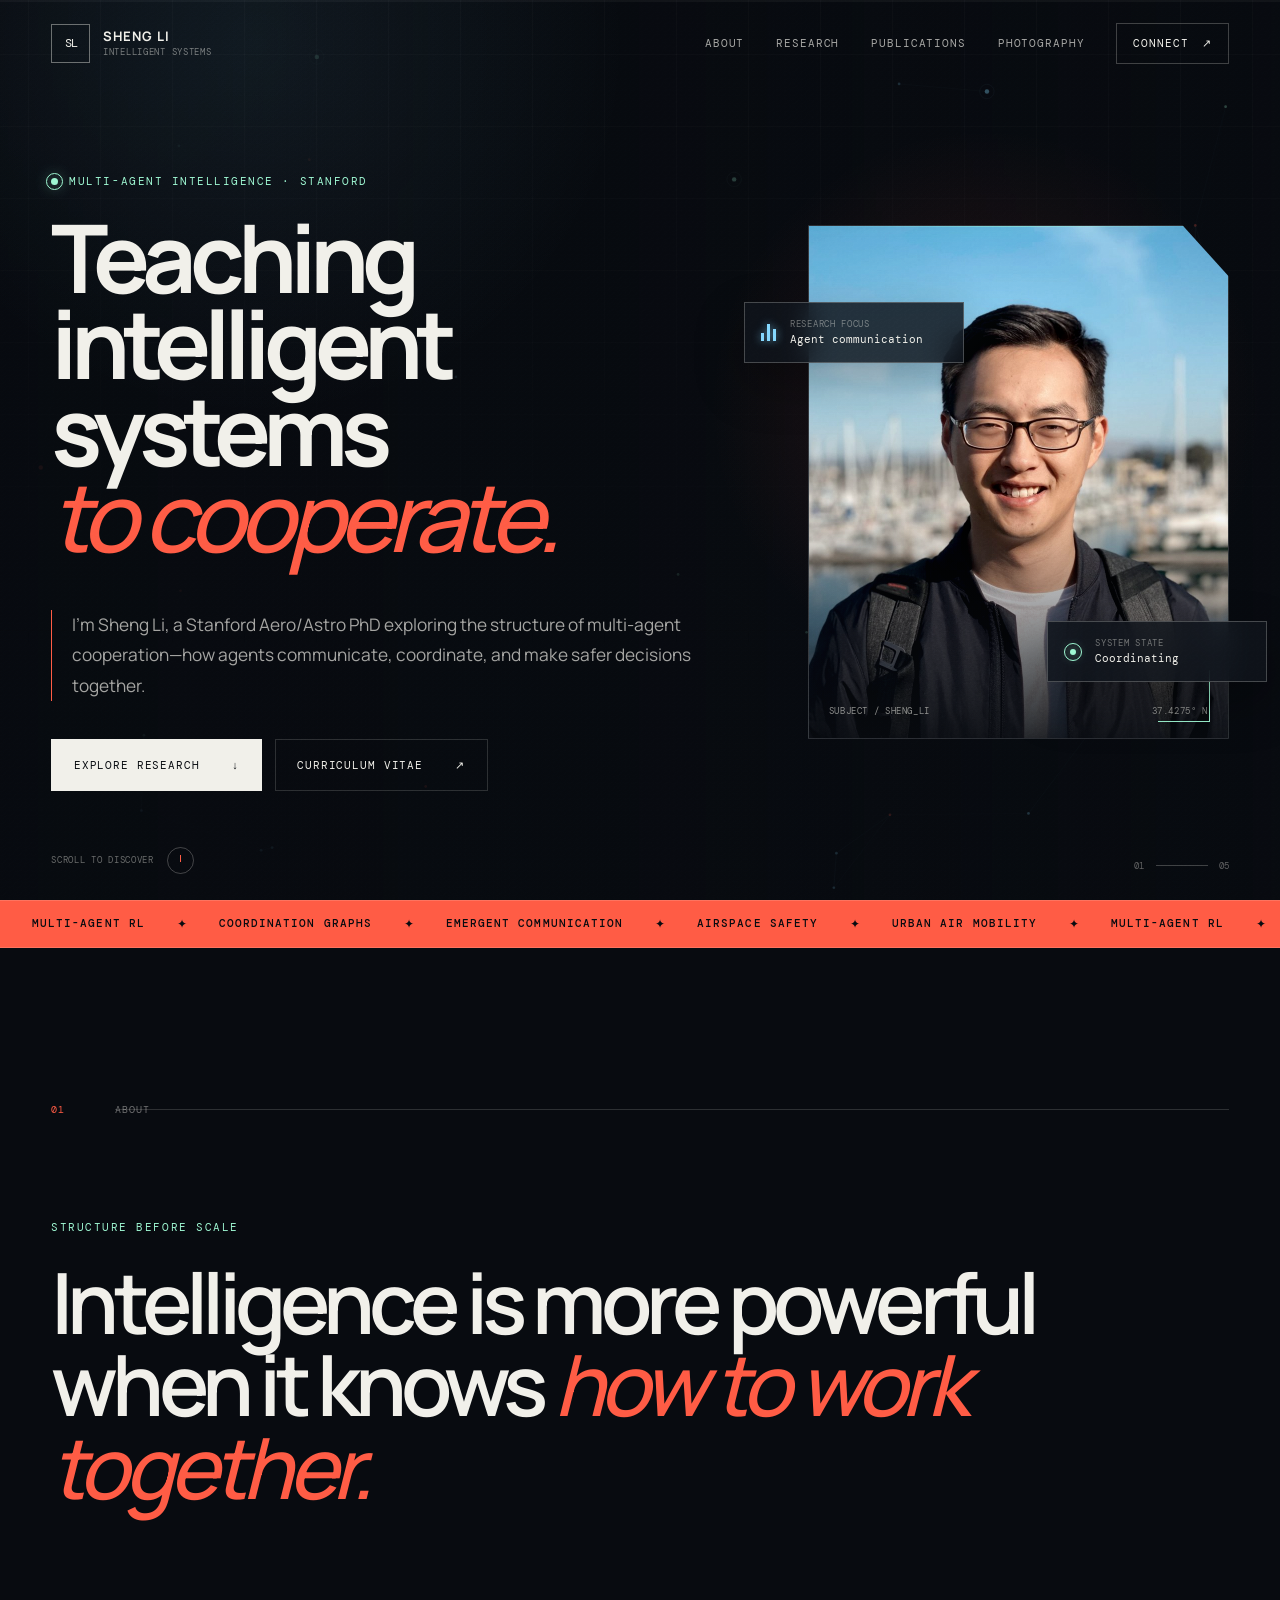
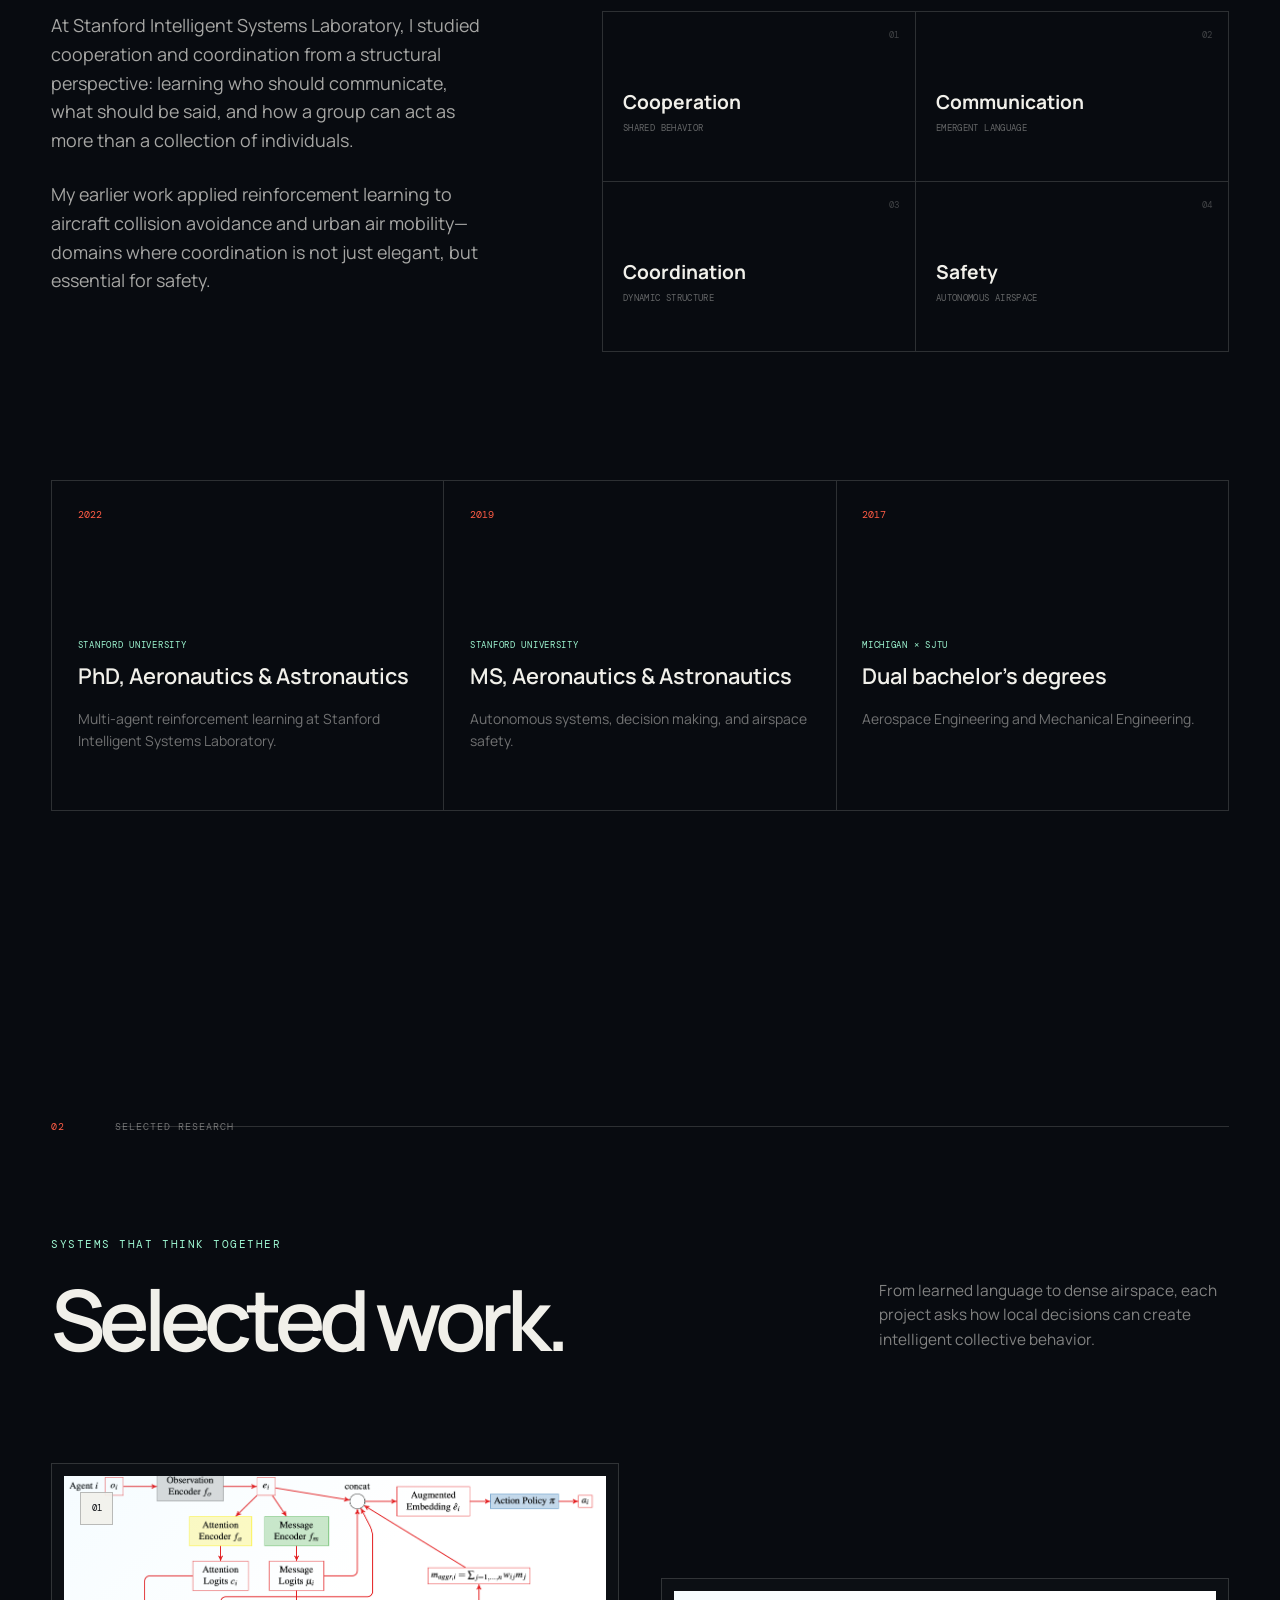
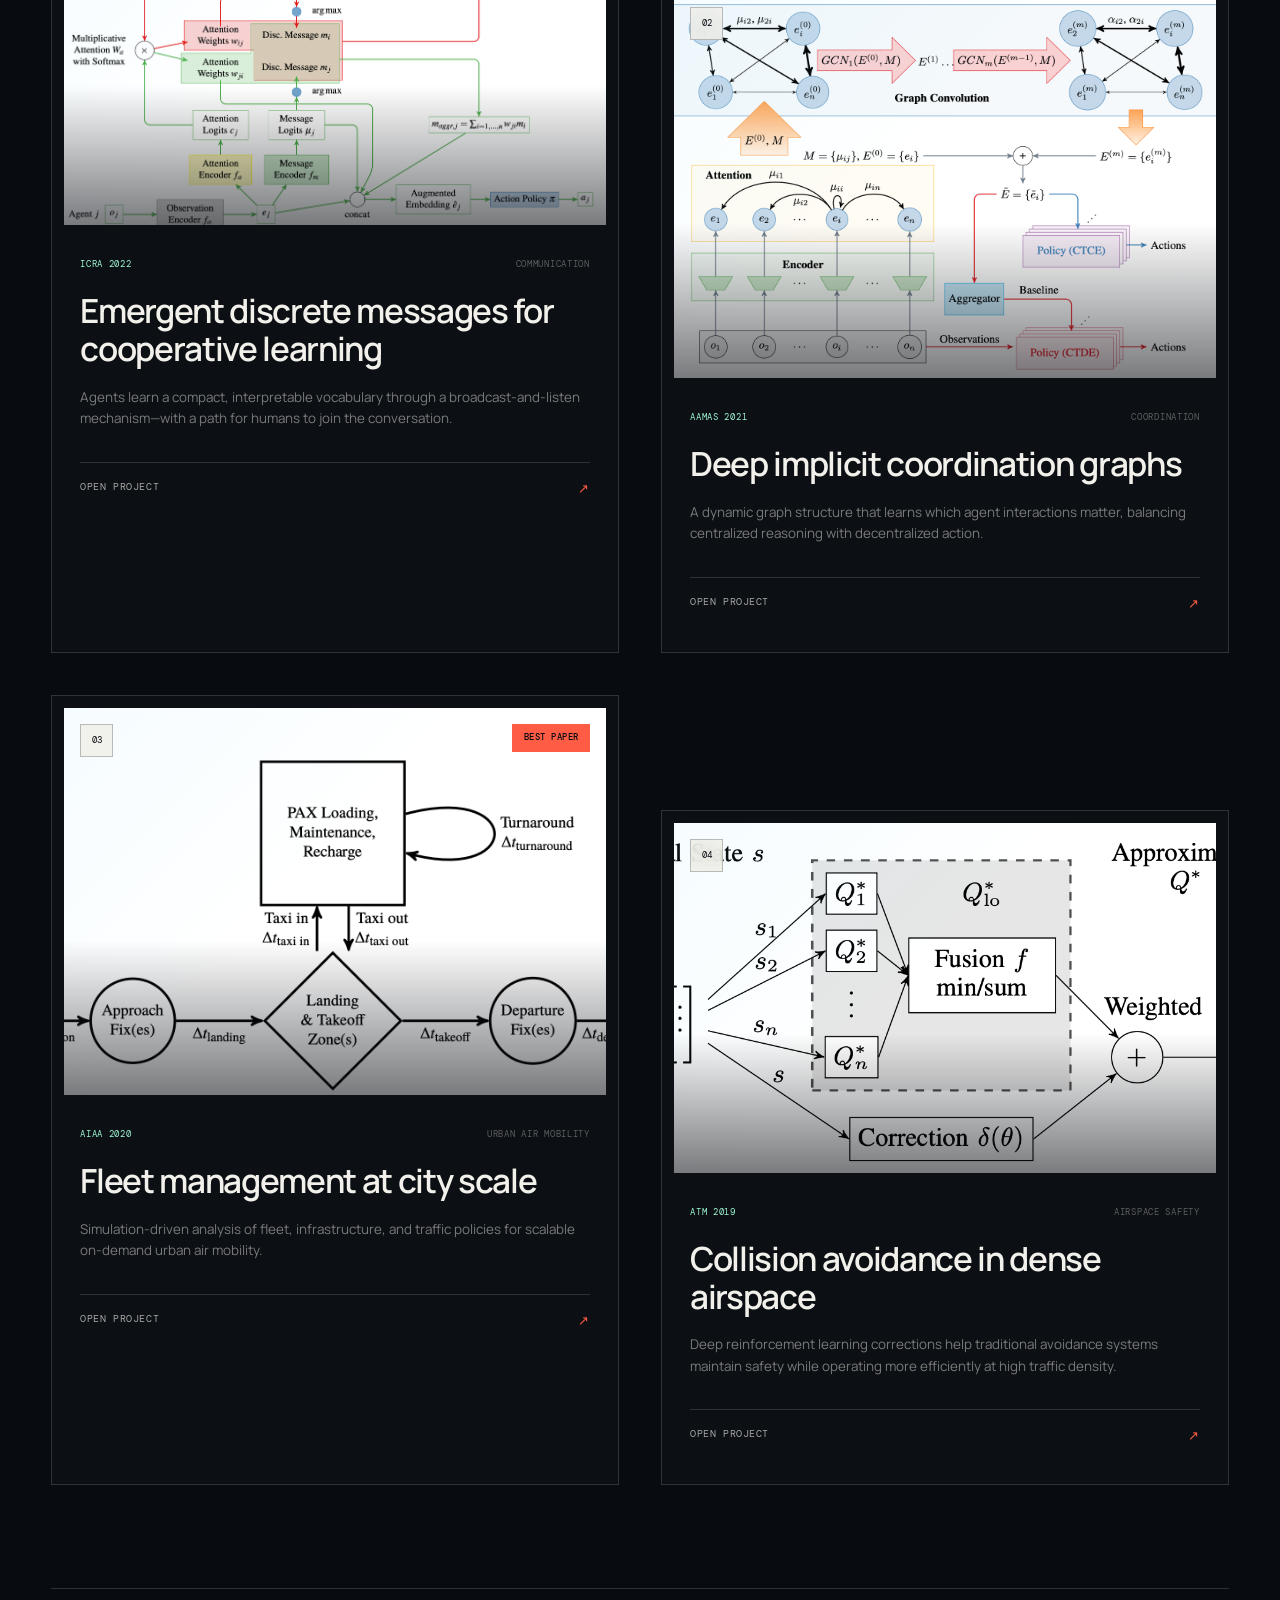
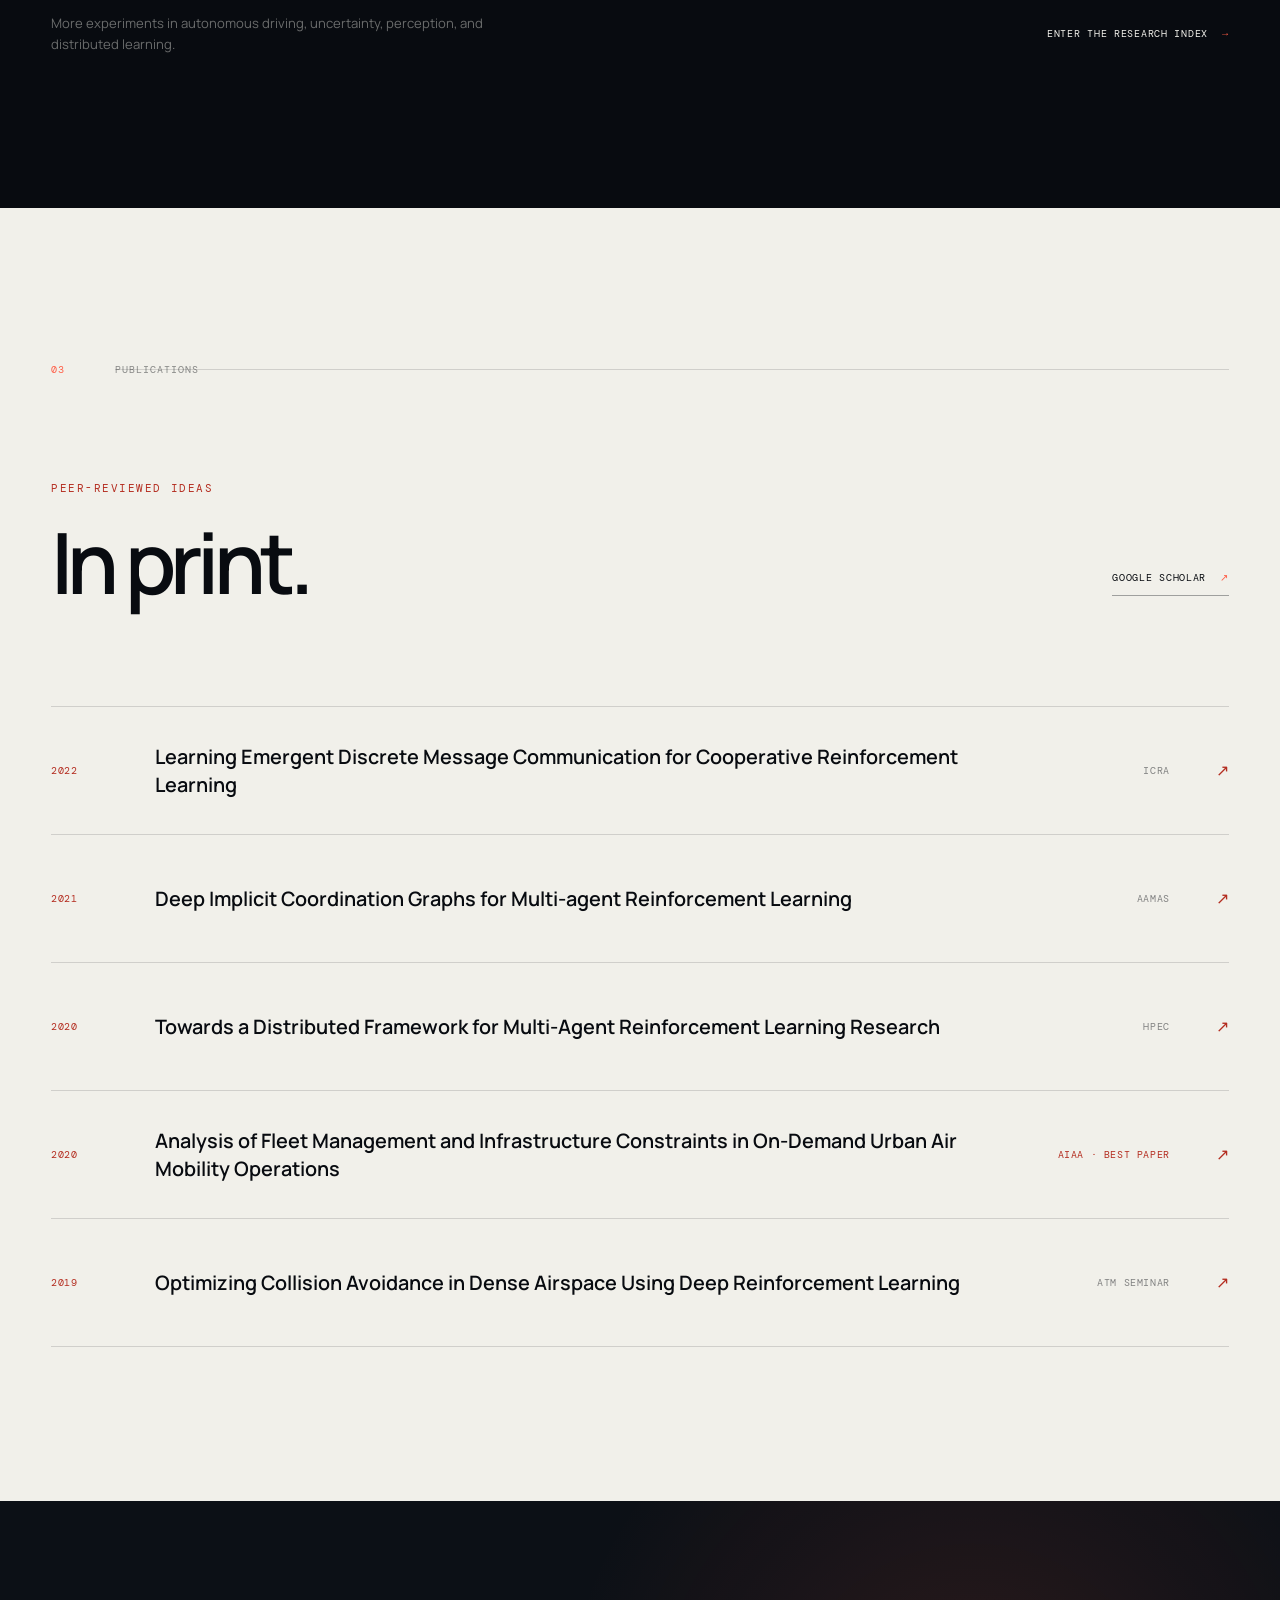
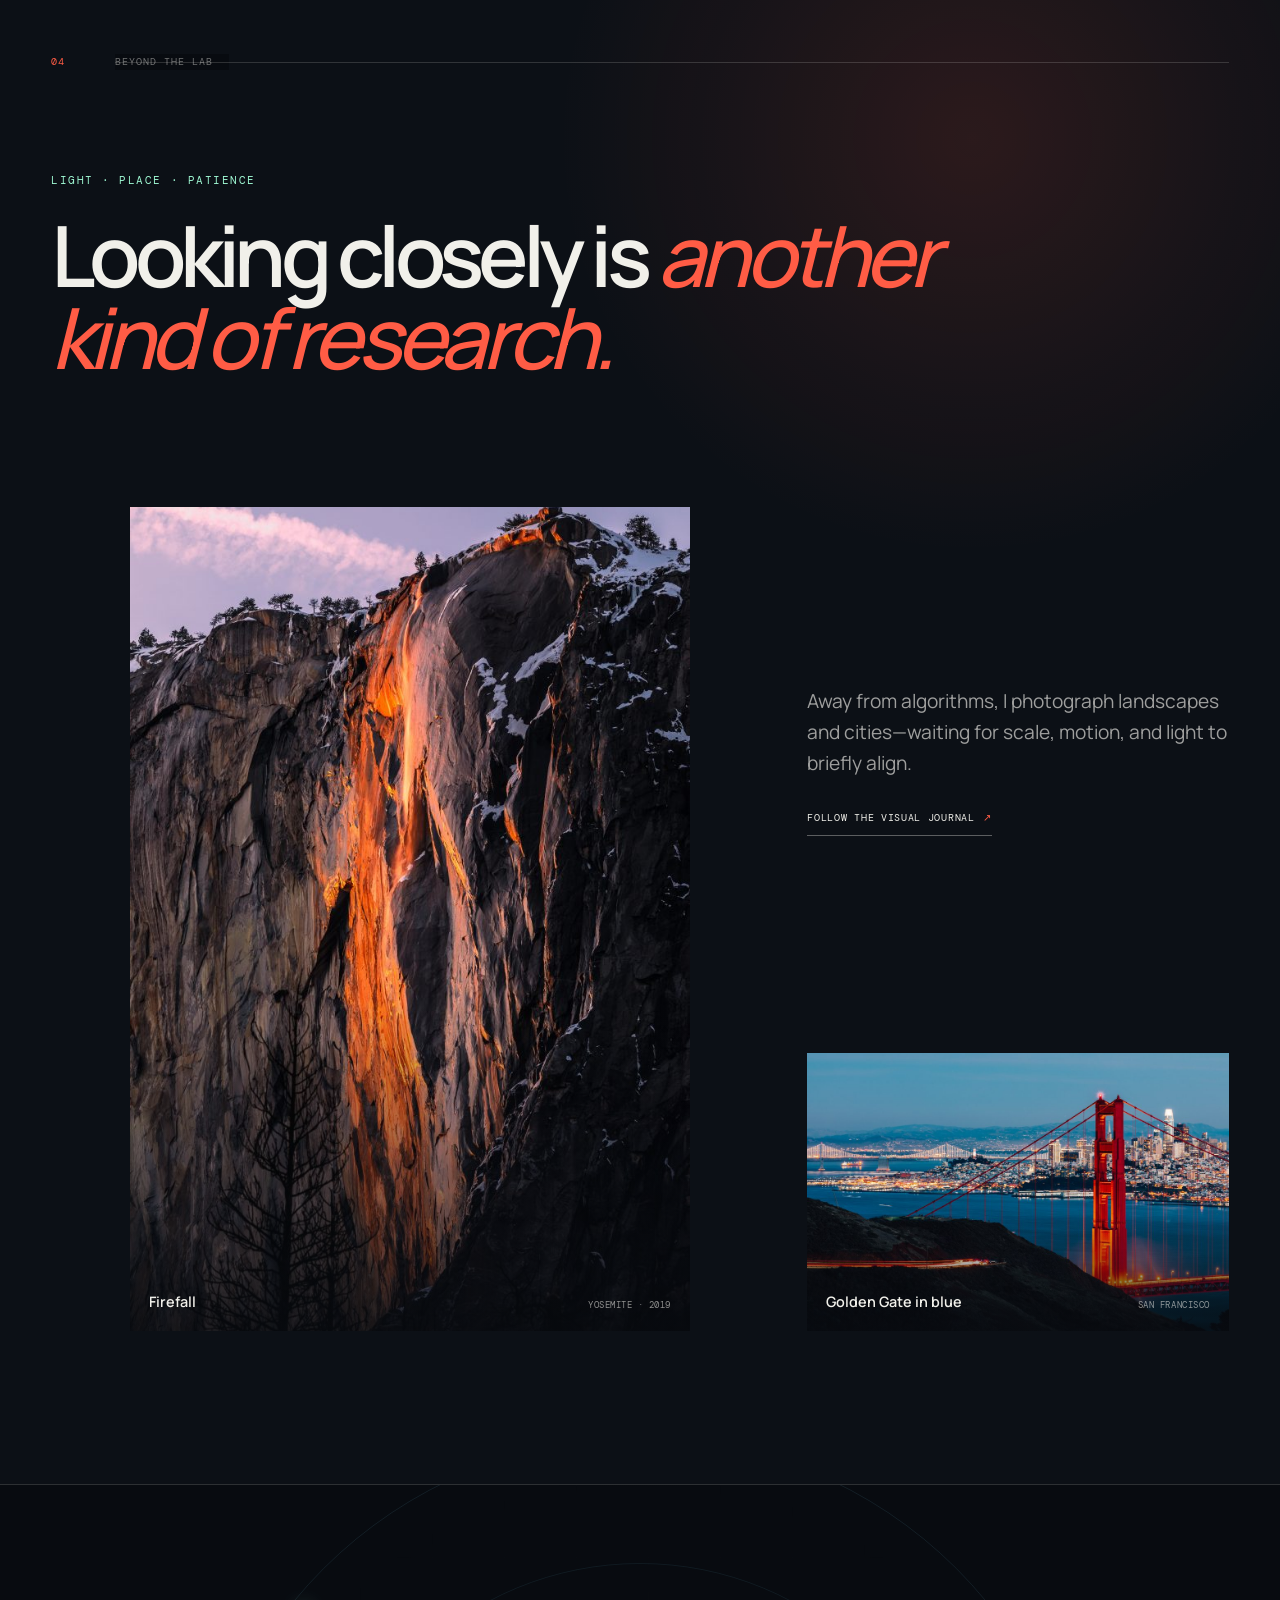
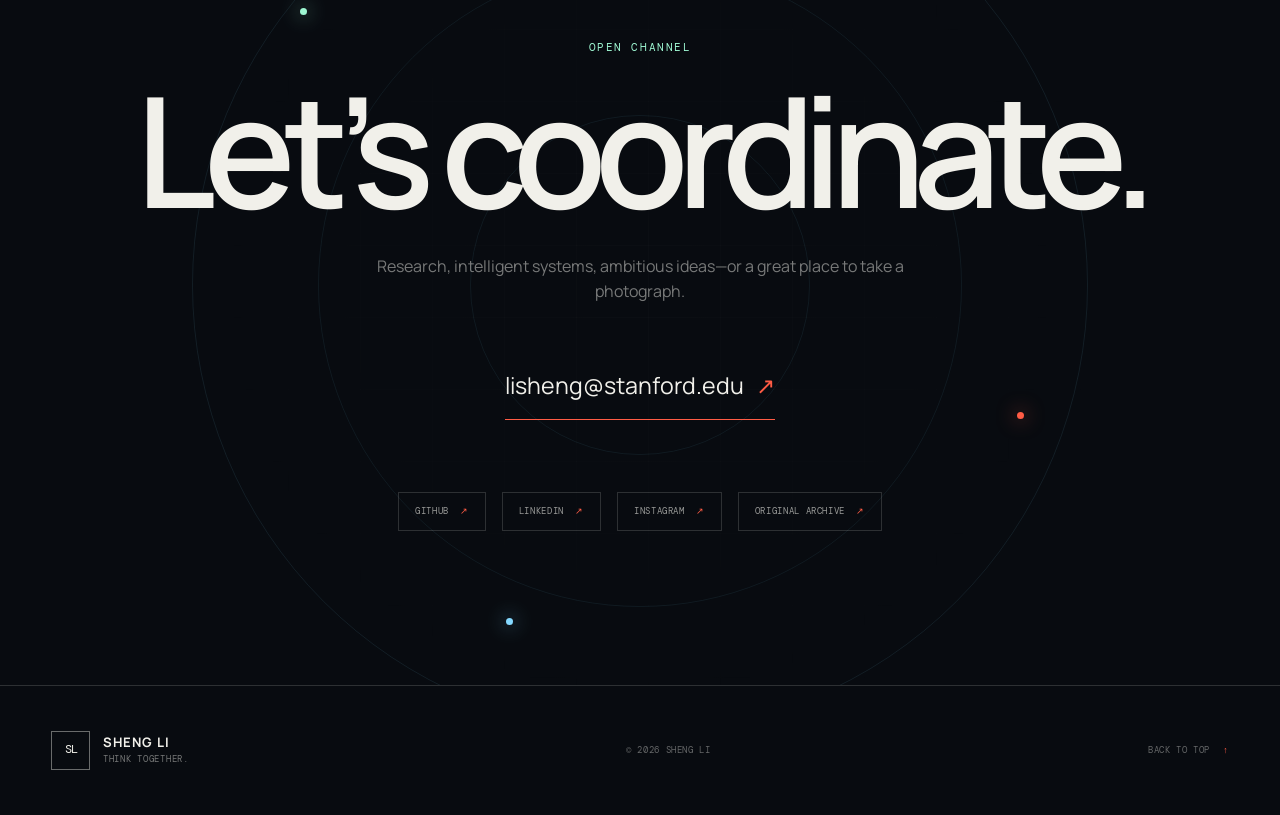
==== commit ed0e04a8: "Add modern project case studies" ====
--- a/index.html
+++ b/index.html
@@ -240,7 +240,7 @@
       </div>
 
       <div class="project-grid">
-        <a class="project-card project-card-wide reveal" href="https://sheng-li.me/learning-emergent-discrete-message-communication-for-cooperative-reinforcement-learning/" target="_blank" rel="noreferrer">
+        <a class="project-card project-card-wide reveal" href="projects/emergent-communication/">
           <div class="project-image">
             <img src="assets/images/project-communication.png" alt="Architecture diagram for discrete message communication between agents" width="2222" height="1526" loading="lazy">
             <span class="project-number">01</span>
@@ -256,7 +256,7 @@
           </div>
         </a>
 
-        <a class="project-card reveal" href="https://sheng-li.me/deep-implicit-coordination-graphs-for-multi-agent-reinforcement-learning/" target="_blank" rel="noreferrer">
+        <a class="project-card reveal" href="projects/implicit-coordination/">
           <div class="project-image">
             <img src="assets/images/project-dicg.png" alt="Deep implicit coordination graph research visualization" width="1646" height="1008" loading="lazy">
             <span class="project-number">02</span>
@@ -272,7 +272,7 @@
           </div>
         </a>
 
-        <a class="project-card reveal" href="https://sheng-li.me/analysis-of-fleet-management-and-infrastructure-constraints-in-on-demand-urban-air-mobility-operations/" target="_blank" rel="noreferrer">
+        <a class="project-card reveal" href="projects/urban-air-mobility/">
           <div class="project-image">
             <img src="assets/images/project-uam.png" alt="Urban air mobility network over the San Francisco Bay Area" width="1732" height="878" loading="lazy">
             <span class="project-number">03</span>
@@ -289,7 +289,7 @@
           </div>
         </a>
 
-        <a class="project-card project-card-wide reveal" href="https://sheng-li.me/project-1/" target="_blank" rel="noreferrer">
+        <a class="project-card project-card-wide reveal" href="projects/dense-airspace/">
           <div class="project-image">
             <img src="assets/images/project-collision.png" alt="Dense airspace aircraft simulation for collision avoidance" width="1122" height="566" loading="lazy">
             <span class="project-number">04</span>
@@ -308,7 +308,7 @@
 
       <div class="research-cta reveal">
         <p>More experiments in autonomous driving, uncertainty, perception, and distributed learning.</p>
-        <a href="https://sheng-li.me/projects/" target="_blank" rel="noreferrer">View the complete project archive <span>↗</span></a>
+        <a href="projects/">Enter the research index <span>→</span></a>
       </div>
     </section>
 
